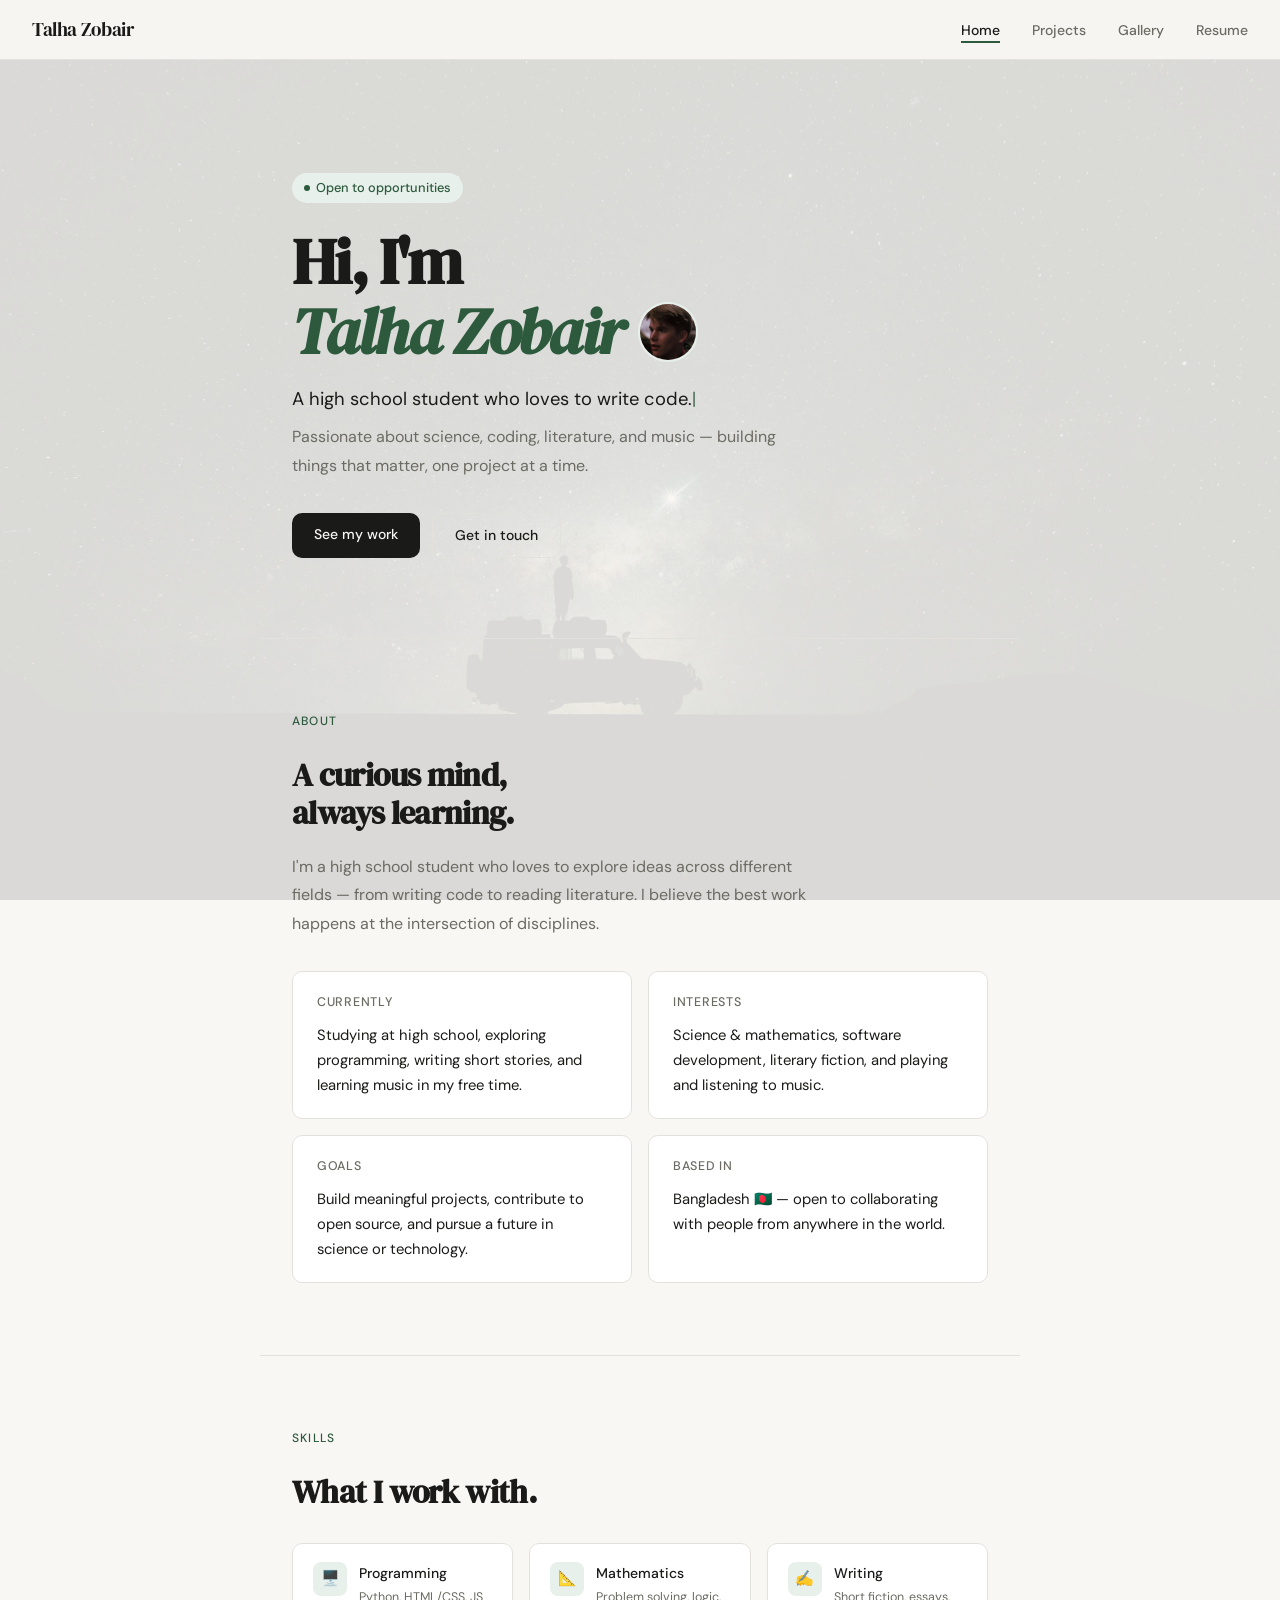
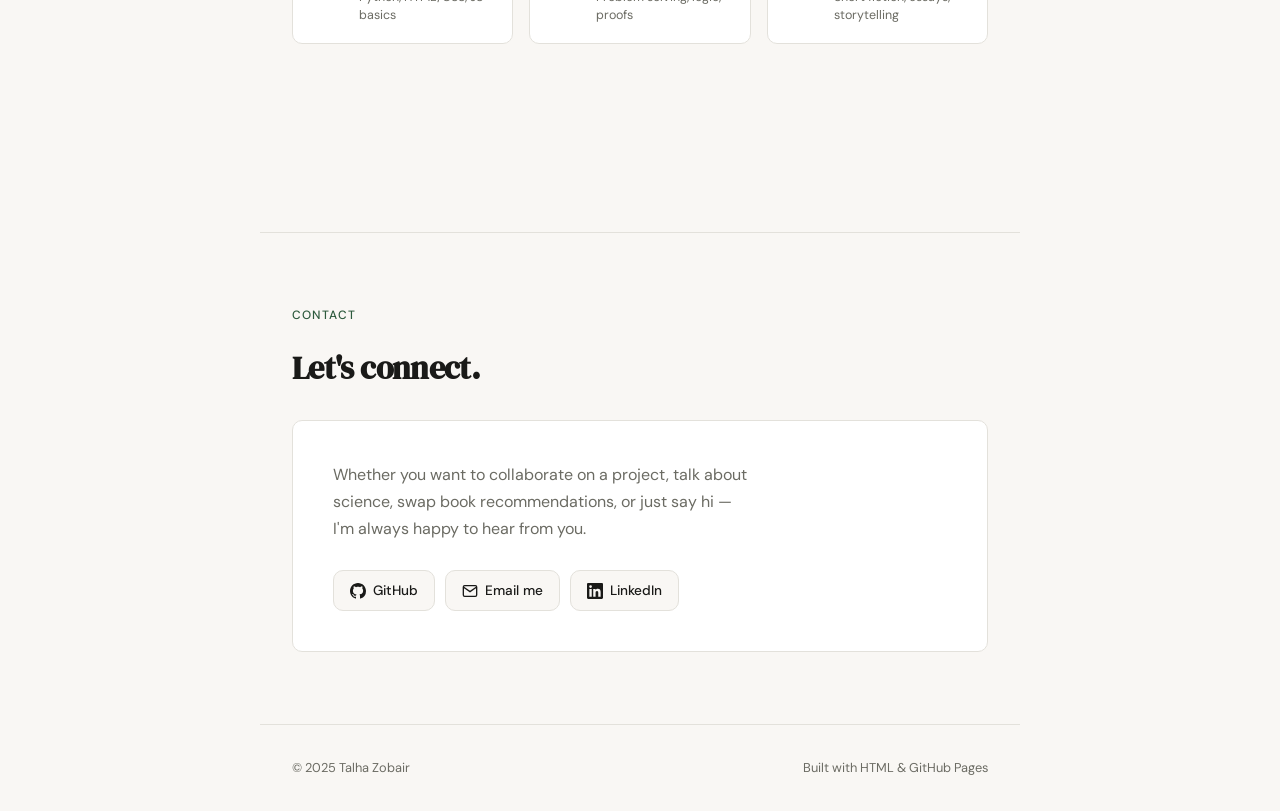
==== index.html @ f1bb4fee "Replace avatar placeholder with image tag" ====
<!DOCTYPE html>
<html lang="en">
<head>
  <meta charset="UTF-8"/>
  <meta name="viewport" content="width=device-width, initial-scale=1.0"/>
  <title>Talha Zobair</title>
  <link rel="preconnect" href="https://fonts.googleapis.com">
  <link href="https://fonts.googleapis.com/css2?family=DM+Serif+Display:ital@0;1&family=DM+Sans:opsz,wght@9..40,300;9..40,400;9..40,500&display=swap" rel="stylesheet">
  <link rel="stylesheet" href="style.css">
</head>
<body>

  <nav>
    <a href="index.html" class="nav-logo">Talha Zobair</a>
    <ul class="nav-links" id="nav-links">
      <li><a href="index.html" class="active">Home</a></li>
      <li><a href="projects.html">Projects</a></li>
      <li><a href="gallery.html">Gallery</a></li>
      <li><a href="resume.html">Resume</a></li>
    </ul>
    <button class="menu-toggle" id="menu-toggle" aria-label="Toggle menu">
      <span></span><span></span><span></span>
    </button>
  </nav>

  <div class="page-transition" id="page-transition"></div>

  <main class="fade-in">

    <!-- HERO -->
    <div class="hero">
      <div class="hero-tag">Open to opportunities</div>
      <div class="hero-name-row">
        <h1>Hi, I'm<br><em>Talha Zobair</em></h1>
        <!-- AVATAR: swap the div below with <img src="images/me.jpg" class="hero-avatar" alt="Talha"> after uploading your photo -->
        <img src="images/me.jpg" class="hero-avatar" alt="Talha">
      </div>
      <p class="hero-subtitle">A high school student who <span class="typed-text" id="typed"></span><span class="cursor">|</span></p>
      <p class="hero-desc">Passionate about science, coding, literature, and music — building things that matter, one project at a time.</p>
      <div class="hero-cta">
        <a href="projects.html" class="btn btn-primary nav-link-anim">See my work</a>
        <a href="#contact" class="btn btn-outline">Get in touch</a>
      </div>
    </div>

    <!-- ABOUT -->
    <section id="about">
      <p class="section-label">About</p>
      <h2>A curious mind,<br>always learning.</h2>
      <p class="section-desc">I'm a high school student who loves to explore ideas across different fields — from writing code to reading literature. I believe the best work happens at the intersection of disciplines.</p>
      <div class="about-grid">
        <div class="about-card reveal">
          <h3>Currently</h3>
          <p>Studying at high school, exploring programming, writing short stories, and learning music in my free time.</p>
        </div>
        <div class="about-card reveal">
          <h3>Interests</h3>
          <p>Science & mathematics, software development, literary fiction, and playing and listening to music.</p>
        </div>
        <div class="about-card reveal">
          <h3>Goals</h3>
          <p>Build meaningful projects, contribute to open source, and pursue a future in science or technology.</p>
        </div>
        <div class="about-card reveal">
          <h3>Based in</h3>
          <p>Bangladesh 🇧🇩 — open to collaborating with people from anywhere in the world.</p>
        </div>
      </div>
    </section>

    <!-- SKILLS -->
    <section id="skills">
      <p class="section-label">Skills</p>
      <h2>What I work with.</h2>
      <div class="skills-grid">
        <div class="skill-item reveal">
          <div class="skill-icon">🖥️</div>
          <div>
            <h4>Programming</h4>
            <p>Python, HTML/CSS, JS basics</p>
          </div>
        </div>
        <div class="skill-item reveal">
          <div class="skill-icon">📐</div>
          <div>
            <h4>Mathematics</h4>
            <p>Problem solving, logic, proofs</p>
          </div>
        </div>
        <div class="skill-item reveal">
          <div class="skill-icon">✍️</div>
          <div>
            <h4>Writing</h4>
            <p>Short fiction, essays, storytelling</p>
          </div>
        </div>
        <div class="skill-item reveal">
          <div class="skill-icon">🔬</div>
          <div>
            <h4>Science</h4>
            <p>Physics, biology, research mindset</p>
          </div>
        </div>
        <div class="skill-item reveal">
          <div class="skill-icon">🎵</div>
          <div>
            <h4>Music</h4>
            <p>Listening, theory, appreciation</p>
          </div>
        </div>
        <div class="skill-item reveal">
          <div class="skill-icon">💡</div>
          <div>
            <h4>Problem Solving</h4>
            <p>Creative thinking, curiosity</p>
          </div>
        </div>
      </div>
    </section>

    <!-- CONTACT -->
    <section id="contact">
      <p class="section-label">Contact</p>
      <h2>Let's connect.</h2>
      <div class="contact-inner reveal">
        <p>Whether you want to collaborate on a project, talk about science, swap book recommendations, or just say hi — I'm always happy to hear from you.</p>
        <div class="social-links">
          <a href="https://github.com/Talha-Z-47" class="social-link" target="_blank">
            <svg width="16" height="16" viewBox="0 0 24 24" fill="currentColor"><path d="M12 0C5.37 0 0 5.37 0 12c0 5.31 3.435 9.795 8.205 11.385.6.105.825-.255.825-.57 0-.285-.015-1.23-.015-2.235-3.015.555-3.795-.735-4.035-1.41-.135-.345-.72-1.41-1.23-1.695-.42-.225-1.02-.78-.015-.795.945-.015 1.62.87 1.845 1.23 1.08 1.815 2.805 1.305 3.495.99.105-.78.42-1.305.765-1.605-2.67-.3-5.46-1.335-5.46-5.925 0-1.305.465-2.385 1.23-3.225-.12-.3-.54-1.53.12-3.18 0 0 1.005-.315 3.3 1.23.96-.27 1.98-.405 3-.405s2.04.135 3 .405c2.295-1.56 3.3-1.23 3.3-1.23.66 1.65.24 2.88.12 3.18.765.84 1.23 1.905 1.23 3.225 0 4.605-2.805 5.625-5.475 5.925.435.375.81 1.095.81 2.22 0 1.605-.015 2.895-.015 3.3 0 .315.225.69.825.57A12.02 12.02 0 0 0 24 12c0-6.63-5.37-12-12-12z"/></svg>
            GitHub
          </a>
          <a href="mailto:your@email.com" class="social-link">
            <svg width="16" height="16" viewBox="0 0 24 24" fill="none" stroke="currentColor" stroke-width="2"><path d="M4 4h16c1.1 0 2 .9 2 2v12c0 1.1-.9 2-2 2H4c-1.1 0-2-.9-2-2V6c0-1.1.9-2 2-2z"/><polyline points="22,6 12,13 2,6"/></svg>
            Email me
          </a>
          <a href="https://linkedin.com/in/YOUR_USERNAME" class="social-link" target="_blank">
            <svg width="16" height="16" viewBox="0 0 24 24" fill="currentColor"><path d="M20.447 20.452h-3.554v-5.569c0-1.328-.027-3.037-1.852-3.037-1.853 0-2.136 1.445-2.136 2.939v5.667H9.351V9h3.414v1.561h.046c.477-.9 1.637-1.85 3.37-1.85 3.601 0 4.267 2.37 4.267 5.455v6.286zM5.337 7.433a2.062 2.062 0 0 1-2.063-2.065 2.064 2.064 0 1 1 2.063 2.065zm1.782 13.019H3.555V9h3.564v11.452zM22.225 0H1.771C.792 0 0 .774 0 1.729v20.542C0 23.227.792 24 1.771 24h20.451C23.2 24 24 23.227 24 22.271V1.729C24 .774 23.2 0 22.222 0h.003z"/></svg>
            LinkedIn
          </a>
        </div>
      </div>
    </section>

  </main>

  <footer>
    <span>© 2025 Talha Zobair</span>
    <span>Built with HTML & GitHub Pages</span>
  </footer>

  <script src="main.js"></script>
  <script>
    // Typing animation
    const phrases = [
      "loves to write code.",
      "reads too many books.",
      "is fascinated by science.",
      "makes music sometimes.",
      "never stops learning."
    ];
    let pIdx = 0, cIdx = 0, deleting = false;
    const el = document.getElementById('typed');
    function type() {
      const phrase = phrases[pIdx];
      if (!deleting) {
        el.textContent = phrase.slice(0, ++cIdx);
        if (cIdx === phrase.length) { deleting = true; setTimeout(type, 1800); return; }
      } else {
        el.textContent = phrase.slice(0, --cIdx);
        if (cIdx === 0) { deleting = false; pIdx = (pIdx + 1) % phrases.length; }
      }
      setTimeout(type, deleting ? 50 : 80);
    }
    type();
  </script>
</body>
</html>
---- style.css ----
*, *::before, *::after { box-sizing: border-box; margin: 0; padding: 0; }

:root {
  --bg: #f9f7f4;
  --surface: #ffffff;
  --text: #1a1a18;
  --muted: #6b6b63;
  --accent: #2d5a3d;
  --accent-light: #e8f0eb;
  --border: #e3e1db;
  --radius: 10px;
}

html { scroll-behavior: smooth; }

body {
  color: var(--text);
  font-family: 'DM Sans', sans-serif;
  font-weight: 400;
  line-height: 1.7;
  font-size: 16px;
  overflow-x: hidden;

  /* =====================================================
     BACKGROUND IMAGE
     To use your own photo:
     1. Create an "images" folder in your GitHub repo
     2. Upload your background image (e.g. background.jpg)
     3. Change "images/bg.jpg" below to match your filename
     If you haven't added an image yet, the plain --bg color shows instead.
     ===================================================== */
  background-color: var(--bg);
  background-image: url('images/bg.jpg');
  background-size: cover;
  background-position: center;
  background-attachment: fixed;
  background-repeat: no-repeat;
}

/* Semi-transparent overlay so text is always readable */
body::before {
  content: '';
  position: fixed; inset: 0;
  background: rgba(249, 247, 244, 0.88);
  z-index: 0;
  pointer-events: none;
}
nav, main, footer { position: relative; z-index: 1; }

/* ── PAGE TRANSITION (simple fade) ───────────────────── */
.page-transition {
  position: fixed; inset: 0;
  background: rgba(249,247,244,0.95);
  z-index: 9999;
  opacity: 0;
  pointer-events: none;
  transition: opacity 0.22s ease;
}
.page-transition.fading { opacity: 1; pointer-events: all; }

/* ── FADE IN on page load ────────────────────────────── */
.fade-in { animation: fadeUp 0.45s ease 0.1s both; }
@keyframes fadeUp { from { opacity: 0; transform: translateY(14px); } to { opacity: 1; transform: none; } }

/* ── SCROLL REVEAL ───────────────────────────────────── */
.reveal {
  opacity: 0; transform: translateY(20px);
  transition: opacity 0.5s ease, transform 0.5s ease;
}
.reveal.visible { opacity: 1; transform: none; }

/* ── NAV ─────────────────────────────────────────────── */
nav {
  position: sticky; top: 0;
  background: rgba(249,247,244,0.93);
  backdrop-filter: blur(14px);
  border-bottom: 1px solid var(--border);
  z-index: 100;
  padding: 0 2rem;
  display: flex; align-items: center; justify-content: space-between;
  height: 60px;
}
.nav-logo {
  font-family: 'DM Serif Display', serif;
  font-size: 1.2rem; color: var(--text);
  text-decoration: none; letter-spacing: -0.02em;
}
.nav-links { display: flex; gap: 2rem; list-style: none; }
.nav-links a {
  font-size: 0.875rem; font-weight: 500;
  color: var(--muted); text-decoration: none;
  transition: color 0.2s; position: relative; padding-bottom: 2px;
}
.nav-links a::after {
  content: ''; position: absolute; bottom: -2px; left: 0;
  width: 0; height: 1.5px; background: var(--accent);
  transition: width 0.25s ease;
}
.nav-links a:hover, .nav-links a.active { color: var(--text); }
.nav-links a.active::after, .nav-links a:hover::after { width: 100%; }

/* ── HERO ────────────────────────────────────────────── */
.hero {
  max-width: 760px; margin: 0 auto;
  padding: 7rem 2rem 5rem;
}
.hero-tag {
  display: inline-flex; align-items: center; gap: 6px;
  font-size: 0.8rem; font-weight: 500;
  color: var(--accent); background: var(--accent-light);
  padding: 4px 12px; border-radius: 100px; margin-bottom: 1.5rem;
}
.hero-tag::before {
  content: ''; width: 6px; height: 6px;
  border-radius: 50%; background: var(--accent);
}

/* Name row: small avatar sitting inline next to the heading */
.hero-name-row {
  display: flex; align-items: center; gap: 1rem;
  margin-bottom: 1rem;
}
.hero-name-row h1 {
  font-family: 'DM Serif Display', serif;
  font-size: clamp(2.6rem, 6vw, 4rem);
  line-height: 1.1; letter-spacing: -0.03em; color: var(--text);
}
.hero-name-row h1 em { font-style: italic; color: var(--accent); }

/* The small circular avatar */
.hero-avatar {
  width: 60px; height: 60px; border-radius: 50%;
  object-fit: cover;
  border: 2.5px solid var(--accent-light);
  flex-shrink: 0;
  align-self: flex-end;
  margin-bottom: 6px;
}
.hero-avatar-placeholder {
  width: 60px; height: 60px; border-radius: 50%;
  background: var(--accent-light); flex-shrink: 0;
  display: flex; align-items: center; justify-content: center;
  font-family: 'DM Serif Display', serif;
  font-size: 1.1rem; color: var(--accent);
  border: 2.5px solid var(--accent-light);
  align-self: flex-end; margin-bottom: 6px;
}

.hero-subtitle {
  font-size: 1.15rem; color: var(--text);
  margin-bottom: 0.5rem; font-weight: 400; min-height: 1.8rem;
}
.cursor {
  display: inline-block; color: var(--accent);
  animation: blink 0.8s step-end infinite; font-weight: 300;
}
@keyframes blink { 50% { opacity: 0; } }
.hero-desc {
  font-size: 1rem; color: var(--muted);
  max-width: 500px; margin-bottom: 2rem; line-height: 1.8;
}
.hero-cta { display: flex; gap: 12px; flex-wrap: wrap; }

/* ── BUTTONS ─────────────────────────────────────────── */
.btn {
  display: inline-block; padding: 10px 22px;
  border-radius: var(--radius);
  font-size: 0.875rem; font-weight: 500;
  text-decoration: none; transition: all 0.2s;
  cursor: pointer; border: none;
}
.btn-primary { background: var(--text); color: var(--bg); }
.btn-primary:hover { background: #333; transform: translateY(-1px); }
.btn-outline { background: transparent; color: var(--text); border: 1px solid var(--border); }
.btn-outline:hover { background: var(--surface); transform: translateY(-1px); }

/* ── SECTIONS ────────────────────────────────────────── */
section {
  max-width: 760px; margin: 0 auto;
  padding: 4.5rem 2rem; border-top: 1px solid var(--border);
}
.section-label {
  font-size: 0.75rem; font-weight: 500;
  letter-spacing: 0.1em; text-transform: uppercase;
  color: var(--accent); margin-bottom: 1.5rem;
}
h2 {
  font-family: 'DM Serif Display', serif;
  font-size: 2rem; letter-spacing: -0.02em;
  line-height: 1.2; color: var(--text); margin-bottom: 1.25rem;
}
.section-desc { color: var(--muted); max-width: 540px; margin-bottom: 2rem; line-height: 1.8; }

/* PAGE HEADER (inner pages) */
.page-hero { max-width: 760px; margin: 0 auto; padding: 5rem 2rem 3rem; }
.page-hero h1 {
  font-family: 'DM Serif Display', serif;
  font-size: clamp(2rem, 5vw, 3rem);
  letter-spacing: -0.03em; color: var(--text);
  margin-bottom: 0.75rem; line-height: 1.15;
}
.page-hero p { color: var(--muted); font-size: 1rem; max-width: 480px; }

/* ── ABOUT GRID ──────────────────────────────────────── */
.about-grid { display: grid; grid-template-columns: 1fr 1fr; gap: 1rem; margin-top: 2rem; }
.about-card {
  background: var(--surface); border: 1px solid var(--border);
  border-radius: var(--radius); padding: 1.25rem 1.5rem;
}
.about-card h3 {
  font-size: 0.78rem; font-weight: 500;
  letter-spacing: 0.06em; text-transform: uppercase;
  color: var(--muted); margin-bottom: 0.6rem;
}
.about-card p { font-size: 0.925rem; color: var(--text); line-height: 1.7; }

/* ── SKILLS ──────────────────────────────────────────── */
.skills-grid { display: grid; grid-template-columns: repeat(auto-fill, minmax(200px, 1fr)); gap: 1rem; margin-top: 2rem; }
.skill-item {
  background: var(--surface); border: 1px solid var(--border);
  border-radius: var(--radius); padding: 1.1rem 1.25rem;
  display: flex; align-items: flex-start; gap: 12px;
  transition: border-color 0.2s, transform 0.2s;
}
.skill-item:hover { border-color: var(--accent); transform: translateY(-2px); }
.skill-icon {
  width: 34px; height: 34px; border-radius: 8px;
  background: var(--accent-light);
  display: flex; align-items: center; justify-content: center;
  flex-shrink: 0; font-size: 15px;
}
.skill-item h4 { font-size: 0.875rem; font-weight: 500; color: var(--text); margin-bottom: 2px; }
.skill-item p { font-size: 0.78rem; color: var(--muted); line-height: 1.5; }

/* ── PROJECTS ────────────────────────────────────────── */
.projects-list { margin-top: 2rem; display: flex; flex-direction: column; gap: 1rem; }
.project-card {
  background: var(--surface); border: 1px solid var(--border);
  border-radius: var(--radius); padding: 1.4rem 1.6rem;
  display: flex; justify-content: space-between;
  align-items: flex-start; gap: 1.5rem;
  transition: border-color 0.2s, transform 0.2s;
  text-decoration: none; color: inherit;
}
.project-card:hover { border-color: var(--accent); transform: translateY(-2px); }
.project-card h3 {
  font-family: 'DM Serif Display', serif;
  font-size: 1.15rem; color: var(--text);
  margin-bottom: 0.4rem; letter-spacing: -0.01em;
}
.project-card p { font-size: 0.875rem; color: var(--muted); line-height: 1.6; max-width: 460px; }
.project-tags { display: flex; gap: 6px; flex-wrap: wrap; margin-top: 0.75rem; }
.tag { font-size: 0.72rem; font-weight: 500; padding: 3px 10px; border-radius: 100px; background: var(--accent-light); color: var(--accent); }
.project-arrow { font-size: 1.1rem; color: var(--muted); flex-shrink: 0; margin-top: 2px; transition: transform 0.2s, color 0.2s; }
.project-card:hover .project-arrow { transform: translate(2px, -2px); color: var(--accent); }

/* ── CONTACT ─────────────────────────────────────────── */
.contact-inner {
  background: var(--surface); border: 1px solid var(--border);
  border-radius: var(--radius); padding: 2.5rem; margin-top: 2rem;
}
.contact-inner p { color: var(--muted); font-size: 1rem; margin-bottom: 1.75rem; max-width: 420px; }
.social-links { display: flex; gap: 10px; flex-wrap: wrap; }
.social-link {
  display: inline-flex; align-items: center; gap: 7px;
  padding: 8px 16px; border: 1px solid var(--border);
  border-radius: var(--radius); font-size: 0.85rem; font-weight: 500;
  color: var(--text); text-decoration: none; background: var(--bg);
  transition: all 0.2s;
}
.social-link:hover { background: var(--surface); border-color: var(--accent); color: var(--accent); }

/* ── RESUME ──────────────────────────────────────────── */
.resume-section { margin-bottom: 2.5rem; }
.resume-section h3 {
  font-family: 'DM Serif Display', serif;
  font-size: 1.3rem; margin-bottom: 1rem;
  padding-bottom: 0.5rem; border-bottom: 1px solid var(--border);
}
.resume-item { margin-bottom: 1.25rem; }
.resume-item-header { display: flex; justify-content: space-between; align-items: baseline; flex-wrap: wrap; gap: 4px; }
.resume-item-header strong { font-weight: 500; font-size: 0.95rem; }
.resume-item-header span { font-size: 0.8rem; color: var(--muted); }
.resume-item p { font-size: 0.875rem; color: var(--muted); margin-top: 4px; }
.resume-item ul { font-size: 0.875rem; color: var(--muted); padding-left: 1.25rem; margin-top: 4px; }
.resume-item ul li { margin-bottom: 3px; }

/* ── GALLERY / PROFILE ───────────────────────────────── */
.profile-wrap { display: flex; align-items: flex-start; gap: 2rem; margin-bottom: 2.5rem; flex-wrap: wrap; }
.profile-photo { width: 110px; height: 110px; border-radius: 50%; object-fit: cover; border: 3px solid var(--accent-light); flex-shrink: 0; }
.profile-initials {
  width: 110px; height: 110px; border-radius: 50%;
  background: var(--accent-light); flex-shrink: 0;
  display: flex; align-items: center; justify-content: center;
  font-family: 'DM Serif Display', serif; font-size: 2rem; color: var(--accent);
}

/* ── FOOTER ──────────────────────────────────────────── */
footer {
  max-width: 760px; margin: 0 auto;
  padding: 2rem; border-top: 1px solid var(--border);
  font-size: 0.8rem; color: var(--muted);
  display: flex; justify-content: space-between; align-items: center;
}

/* ── MOBILE ──────────────────────────────────────────── */
.menu-toggle { display: none; background: none; border: none; cursor: pointer; padding: 4px; }
@media (max-width: 600px) {
  .menu-toggle { display: flex; flex-direction: column; gap: 5px; }
  .menu-toggle span { display: block; width: 22px; height: 1.5px; background: var(--text); }
  .nav-links {
    display: none; flex-direction: column;
    position: absolute; top: 60px; left: 0; right: 0;
    background: var(--bg); border-bottom: 1px solid var(--border);
    padding: 1rem 2rem; gap: 1rem;
  }
  .nav-links.open { display: flex; }
  .about-grid { grid-template-columns: 1fr; }
  .profile-wrap { flex-direction: column; }
  .hero-name-row { gap: 0.75rem; }
  .hero-name-row h1 { font-size: clamp(2rem, 8vw, 2.8rem); }
}
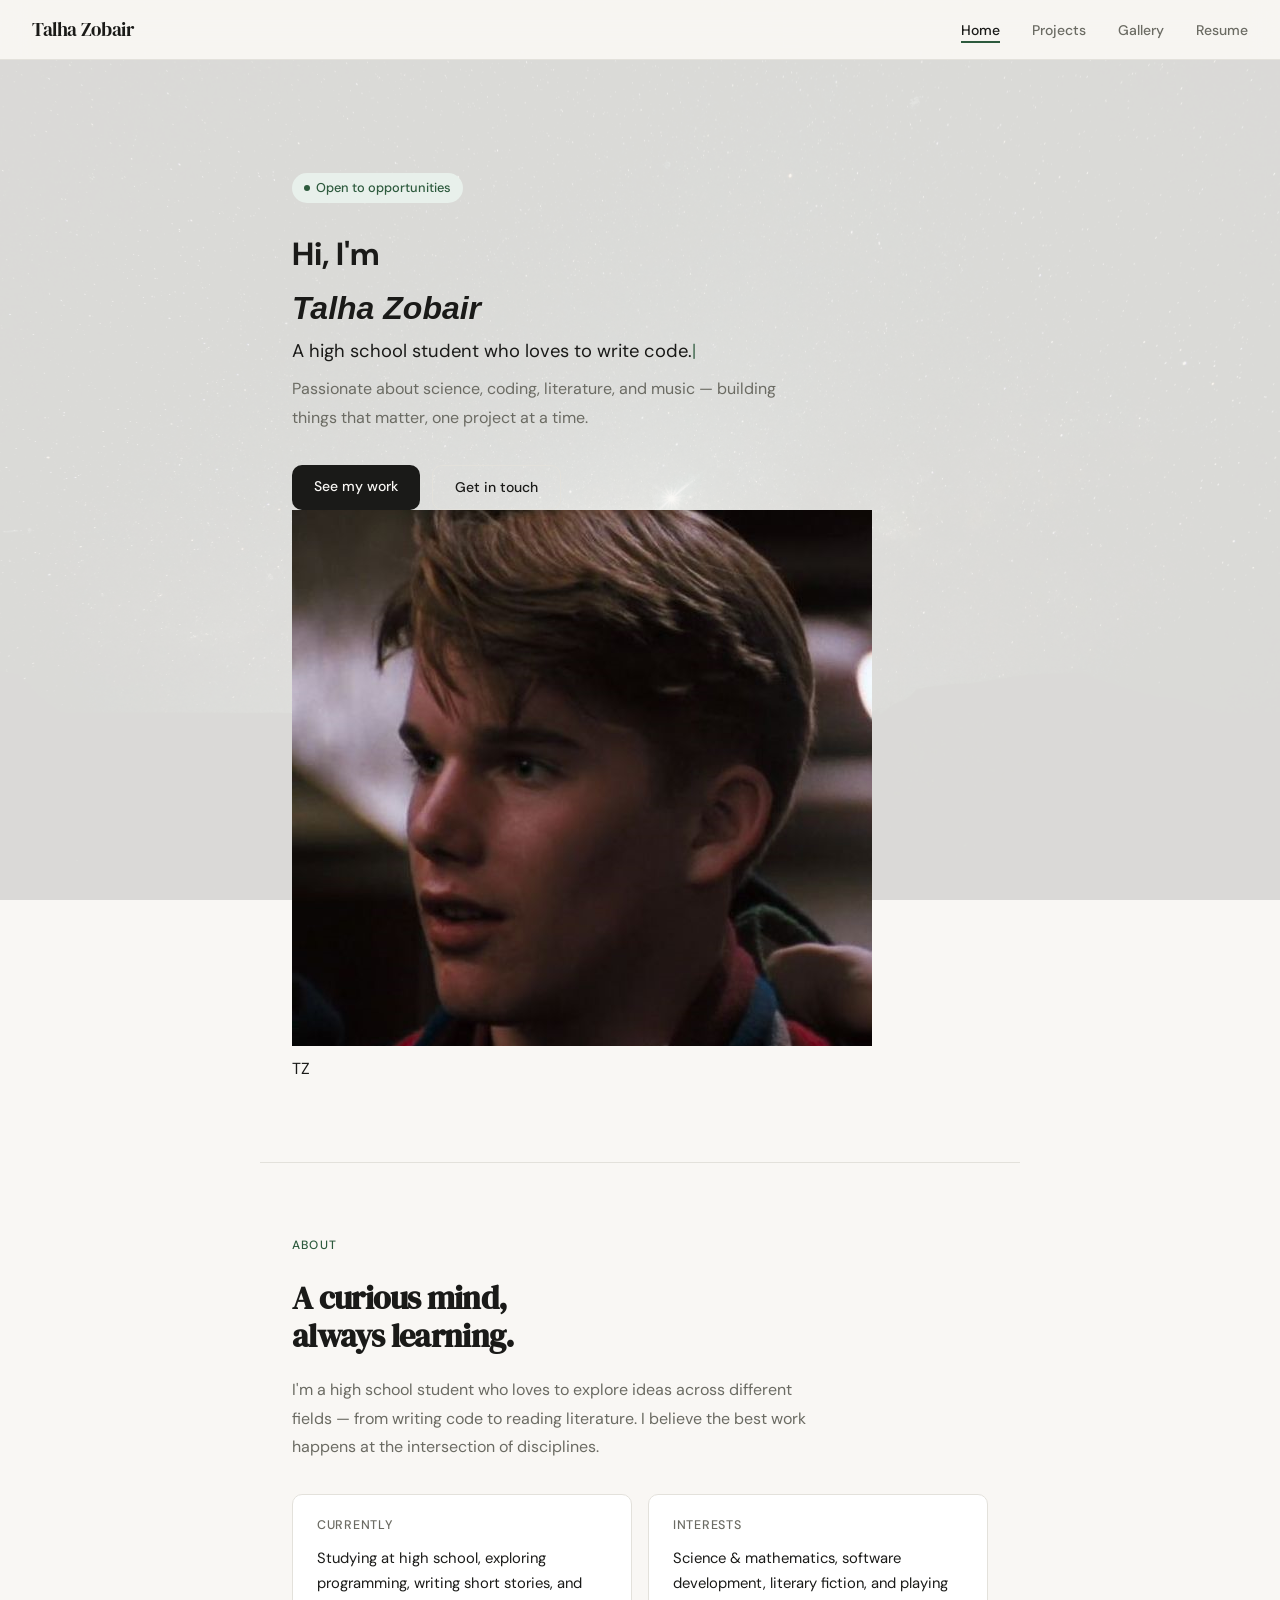
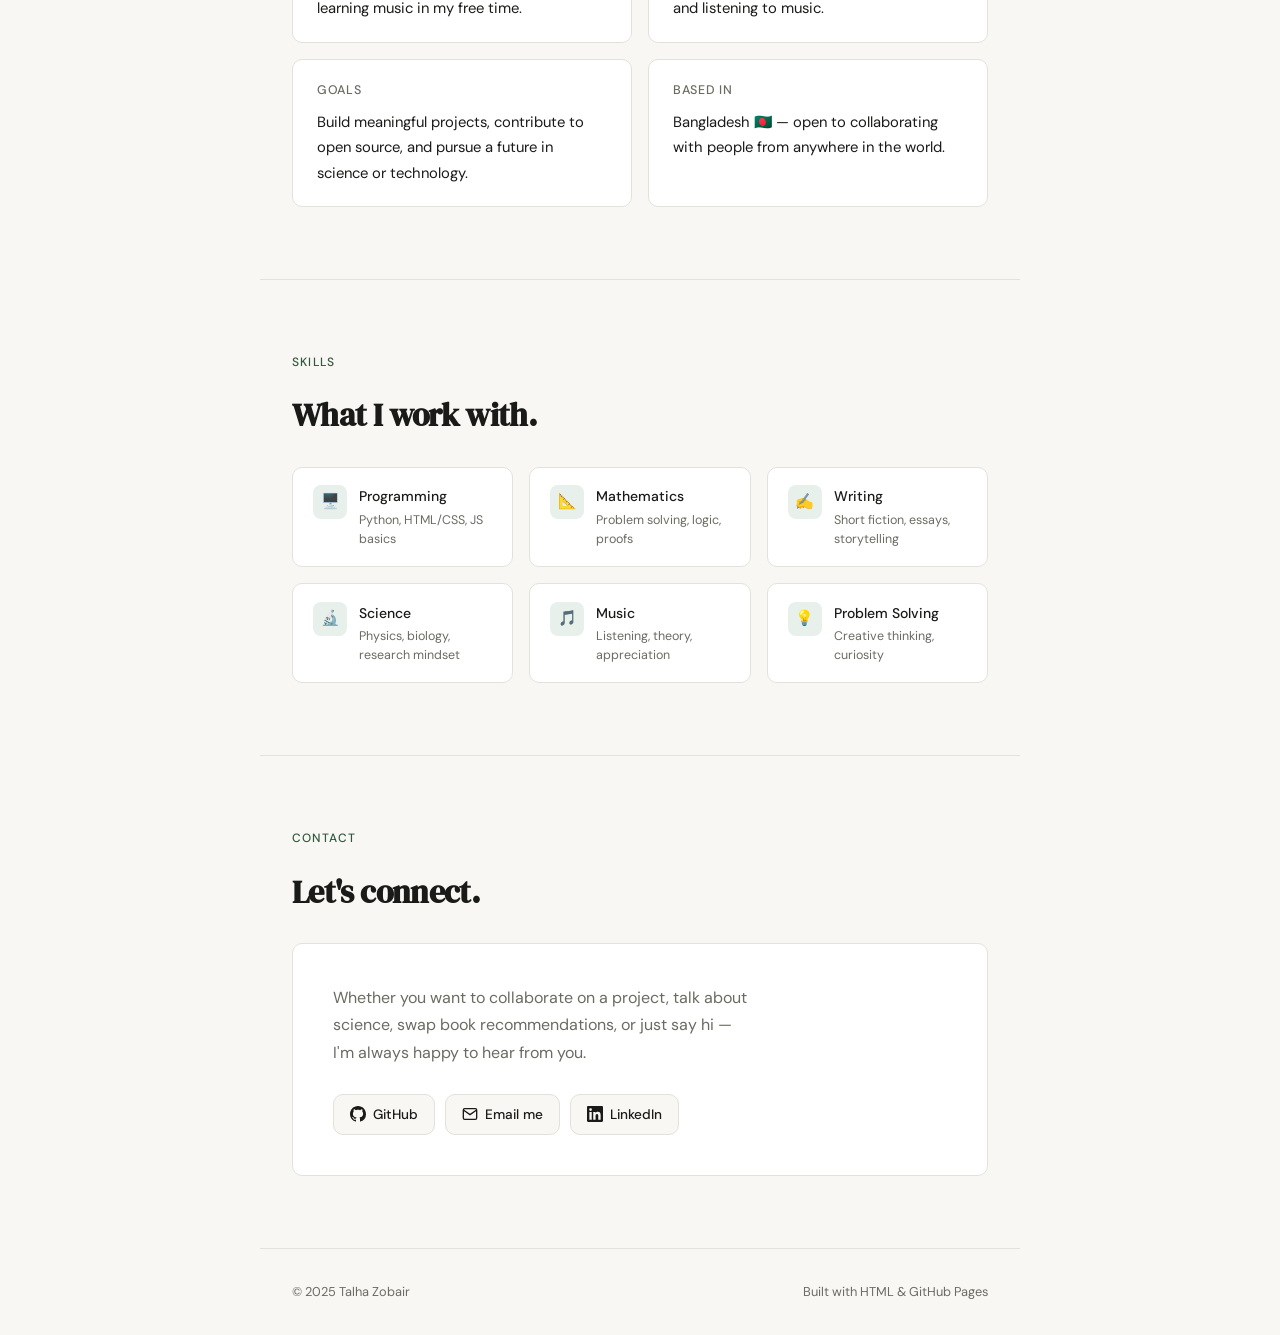
==== commit 592572b6: "Update index.html" ====
--- a/index.html
+++ b/index.html
@@ -29,17 +29,23 @@
 
     <!-- HERO -->
     <div class="hero">
-      <div class="hero-tag">Open to opportunities</div>
-      <div class="hero-name-row">
-        <h1>Hi, I'm<br><em>Talha Zobair</em></h1>
-        <!-- AVATAR: swap the div below with <img src="images/me.jpg" class="hero-avatar" alt="Talha"> after uploading your photo -->
-        <img src="images/me.jpg" class="hero-avatar" alt="Talha">
-      </div>
-      <p class="hero-subtitle">A high school student who <span class="typed-text" id="typed"></span><span class="cursor">|</span></p>
-      <p class="hero-desc">Passionate about science, coding, literature, and music — building things that matter, one project at a time.</p>
-      <div class="hero-cta">
-        <a href="projects.html" class="btn btn-primary nav-link-anim">See my work</a>
-        <a href="#contact" class="btn btn-outline">Get in touch</a>
+      <div class="hero-flex">
+        <div class="hero-text">
+          <div class="hero-tag">Open to opportunities</div>
+          <h1>Hi, I'm<br><em>Talha Zobair</em></h1>
+          <p class="hero-subtitle">A high school student who <span class="typed-text" id="typed"></span><span class="cursor">|</span></p>
+          <p class="hero-desc">Passionate about science, coding, literature, and music — building things that matter, one project at a time.</p>
+          <div class="hero-cta">
+            <a href="projects.html" class="btn btn-primary">See my work</a>
+            <a href="#contact" class="btn btn-outline">Get in touch</a>
+          </div>
+        </div>
+
+        <!-- PHOTO: replace src below with your own image after uploading to /images -->
+        <div class="hero-photo-wrap">
+          <img src="images/me.jpg" class="hero-photo" alt="Talha Zobair" onerror="this.style.display='none'; this.nextElementSibling.style.display='flex';">
+          <div class="hero-photo-placeholder">TZ</div>
+        </div>
       </div>
     </div>
 
@@ -75,45 +81,27 @@
       <div class="skills-grid">
         <div class="skill-item reveal">
           <div class="skill-icon">🖥️</div>
-          <div>
-            <h4>Programming</h4>
-            <p>Python, HTML/CSS, JS basics</p>
-          </div>
+          <div><h4>Programming</h4><p>Python, HTML/CSS, JS basics</p></div>
         </div>
         <div class="skill-item reveal">
           <div class="skill-icon">📐</div>
-          <div>
-            <h4>Mathematics</h4>
-            <p>Problem solving, logic, proofs</p>
-          </div>
+          <div><h4>Mathematics</h4><p>Problem solving, logic, proofs</p></div>
         </div>
         <div class="skill-item reveal">
           <div class="skill-icon">✍️</div>
-          <div>
-            <h4>Writing</h4>
-            <p>Short fiction, essays, storytelling</p>
-          </div>
+          <div><h4>Writing</h4><p>Short fiction, essays, storytelling</p></div>
         </div>
         <div class="skill-item reveal">
           <div class="skill-icon">🔬</div>
-          <div>
-            <h4>Science</h4>
-            <p>Physics, biology, research mindset</p>
-          </div>
+          <div><h4>Science</h4><p>Physics, biology, research mindset</p></div>
         </div>
         <div class="skill-item reveal">
           <div class="skill-icon">🎵</div>
-          <div>
-            <h4>Music</h4>
-            <p>Listening, theory, appreciation</p>
-          </div>
+          <div><h4>Music</h4><p>Listening, theory, appreciation</p></div>
         </div>
         <div class="skill-item reveal">
           <div class="skill-icon">💡</div>
-          <div>
-            <h4>Problem Solving</h4>
-            <p>Creative thinking, curiosity</p>
-          </div>
+          <div><h4>Problem Solving</h4><p>Creative thinking, curiosity</p></div>
         </div>
       </div>
     </section>
@@ -150,7 +138,6 @@
 
   <script src="main.js"></script>
   <script>
-    // Typing animation
     const phrases = [
       "loves to write code.",
       "reads too many books.",
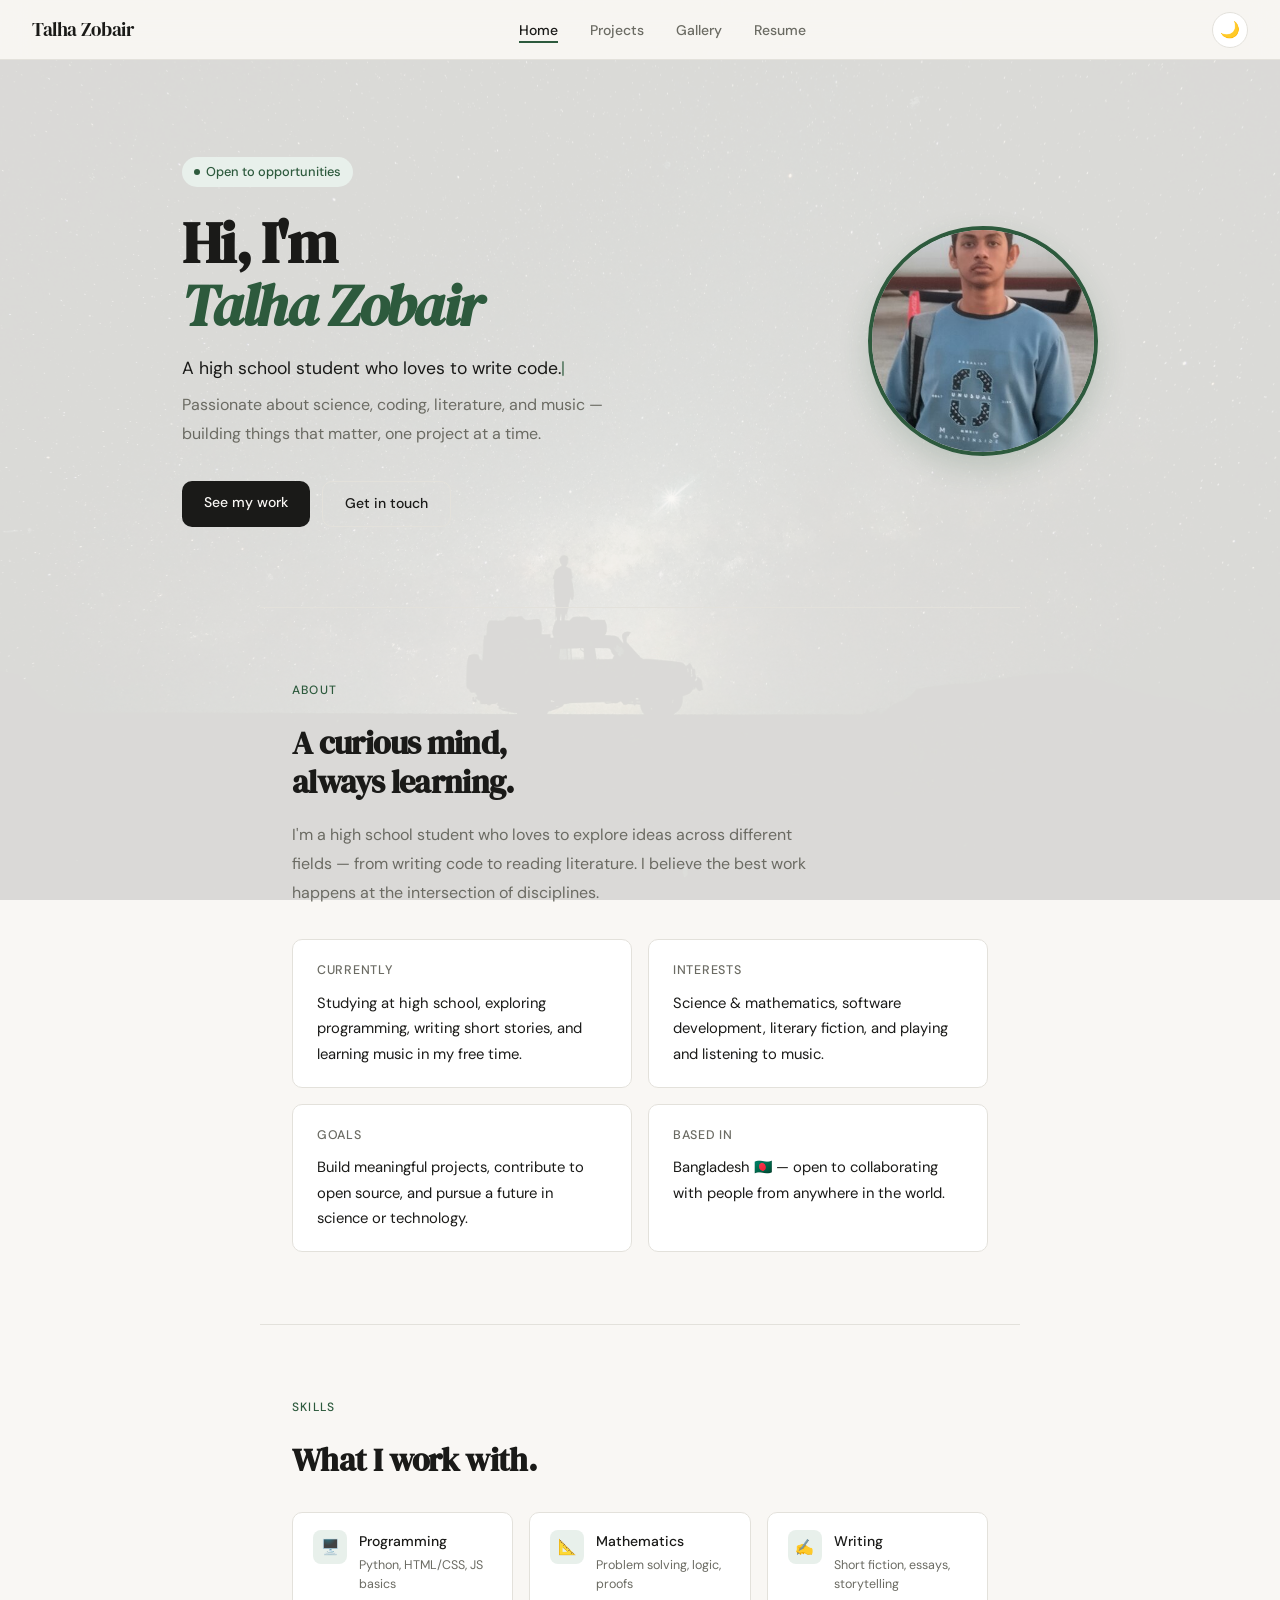
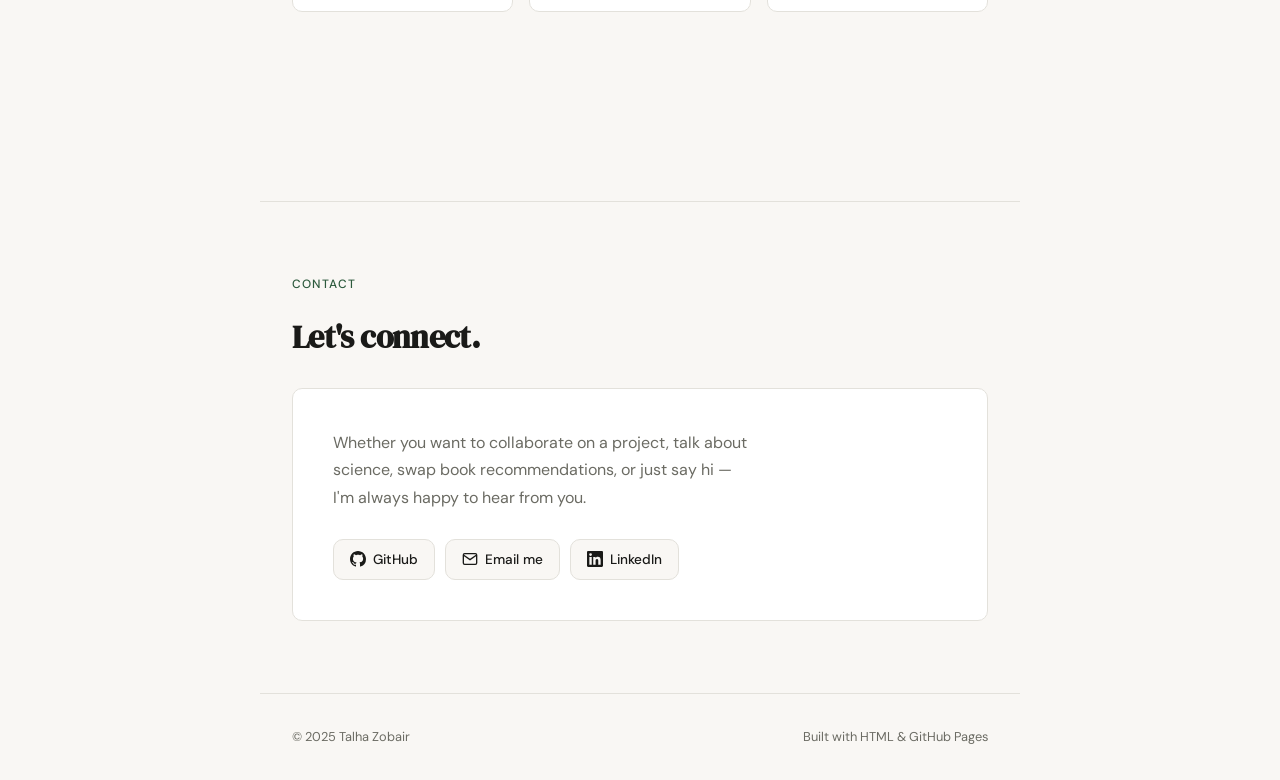
==== commit 84e60049: "Add files via upload" ====
--- a/index.html
+++ b/index.html
@@ -18,9 +18,12 @@
       <li><a href="gallery.html">Gallery</a></li>
       <li><a href="resume.html">Resume</a></li>
     </ul>
-    <button class="menu-toggle" id="menu-toggle" aria-label="Toggle menu">
-      <span></span><span></span><span></span>
-    </button>
+    <div class="nav-right">
+      <button class="theme-toggle" id="theme-toggle" aria-label="Toggle dark mode">🌙</button>
+      <button class="menu-toggle" id="menu-toggle" aria-label="Toggle menu">
+        <span></span><span></span><span></span>
+      </button>
+    </div>
   </nav>
 
   <div class="page-transition" id="page-transition"></div>
--- a/style.css
+++ b/style.css
@@ -11,6 +11,37 @@
   --radius: 10px;
 }
 
+[data-theme="dark"] {
+  --bg: #15171a;
+  --surface: #1d2024;
+  --text: #f0efec;
+  --muted: #9a9a93;
+  --accent: #5fae7f;
+  --accent-light: #213027;
+  --border: #2c2f34;
+}
+
+body { transition: background-color 0.3s ease, color 0.3s ease; }
+.nav-logo, h2, .hero-text h1, .page-hero h1, .project-card h3,
+.resume-section h3, .about-card, .skill-item, .project-card,
+.contact-inner, nav { transition: background-color 0.3s ease, border-color 0.3s ease, color 0.3s ease; }
+
+/* THEME TOGGLE BUTTON */
+.theme-toggle {
+  background: var(--surface);
+  border: 1px solid var(--border);
+  border-radius: 100px;
+  width: 36px; height: 36px;
+  display: flex; align-items: center; justify-content: center;
+  cursor: pointer;
+  font-size: 16px;
+  margin-left: 1.25rem;
+  flex-shrink: 0;
+  transition: border-color 0.2s, transform 0.2s;
+}
+.theme-toggle:hover { border-color: var(--accent); transform: rotate(15deg); }
+.nav-right { display: flex; align-items: center; }
+
 html { scroll-behavior: smooth; }
 
 body {
@@ -20,15 +51,6 @@
   line-height: 1.7;
   font-size: 16px;
   overflow-x: hidden;
-
-  /* =====================================================
-     BACKGROUND IMAGE
-     To use your own photo:
-     1. Create an "images" folder in your GitHub repo
-     2. Upload your background image (e.g. background.jpg)
-     3. Change "images/bg.jpg" below to match your filename
-     If you haven't added an image yet, the plain --bg color shows instead.
-     ===================================================== */
   background-color: var(--bg);
   background-image: url('images/bg.jpg');
   background-size: cover;
@@ -37,7 +59,6 @@
   background-repeat: no-repeat;
 }
 
-/* Semi-transparent overlay so text is always readable */
 body::before {
   content: '';
   position: fixed; inset: 0;
@@ -47,236 +68,155 @@
 }
 nav, main, footer { position: relative; z-index: 1; }
 
-/* ── PAGE TRANSITION (simple fade) ───────────────────── */
 .page-transition {
   position: fixed; inset: 0;
   background: rgba(249,247,244,0.95);
-  z-index: 9999;
-  opacity: 0;
-  pointer-events: none;
+  z-index: 9999; opacity: 0; pointer-events: none;
   transition: opacity 0.22s ease;
 }
 .page-transition.fading { opacity: 1; pointer-events: all; }
 
-/* ── FADE IN on page load ────────────────────────────── */
 .fade-in { animation: fadeUp 0.45s ease 0.1s both; }
 @keyframes fadeUp { from { opacity: 0; transform: translateY(14px); } to { opacity: 1; transform: none; } }
 
-/* ── SCROLL REVEAL ───────────────────────────────────── */
-.reveal {
-  opacity: 0; transform: translateY(20px);
-  transition: opacity 0.5s ease, transform 0.5s ease;
-}
+.reveal { opacity: 0; transform: translateY(20px); transition: opacity 0.5s ease, transform 0.5s ease; }
 .reveal.visible { opacity: 1; transform: none; }
 
-/* ── NAV ─────────────────────────────────────────────── */
+/* NAV */
 nav {
   position: sticky; top: 0;
   background: rgba(249,247,244,0.93);
   backdrop-filter: blur(14px);
   border-bottom: 1px solid var(--border);
-  z-index: 100;
-  padding: 0 2rem;
+  z-index: 100; padding: 0 2rem;
   display: flex; align-items: center; justify-content: space-between;
   height: 60px;
 }
-.nav-logo {
-  font-family: 'DM Serif Display', serif;
-  font-size: 1.2rem; color: var(--text);
-  text-decoration: none; letter-spacing: -0.02em;
-}
+.nav-logo { font-family: 'DM Serif Display', serif; font-size: 1.2rem; color: var(--text); text-decoration: none; letter-spacing: -0.02em; }
 .nav-links { display: flex; gap: 2rem; list-style: none; }
-.nav-links a {
-  font-size: 0.875rem; font-weight: 500;
-  color: var(--muted); text-decoration: none;
-  transition: color 0.2s; position: relative; padding-bottom: 2px;
-}
-.nav-links a::after {
-  content: ''; position: absolute; bottom: -2px; left: 0;
-  width: 0; height: 1.5px; background: var(--accent);
-  transition: width 0.25s ease;
-}
+.nav-links a { font-size: 0.875rem; font-weight: 500; color: var(--muted); text-decoration: none; transition: color 0.2s; position: relative; padding-bottom: 2px; }
+.nav-links a::after { content: ''; position: absolute; bottom: -2px; left: 0; width: 0; height: 1.5px; background: var(--accent); transition: width 0.25s ease; }
 .nav-links a:hover, .nav-links a.active { color: var(--text); }
 .nav-links a.active::after, .nav-links a:hover::after { width: 100%; }
 
-/* ── HERO ────────────────────────────────────────────── */
-.hero {
-  max-width: 760px; margin: 0 auto;
-  padding: 7rem 2rem 5rem;
-}
+/* HERO — two column: text left, big photo right */
+.hero { max-width: 980px; margin: 0 auto; padding: 6rem 2rem 5rem; }
+.hero-flex {
+  display: flex;
+  align-items: center;
+  justify-content: space-between;
+  gap: 3rem;
+}
+.hero-text { flex: 1; min-width: 280px; }
+
 .hero-tag {
   display: inline-flex; align-items: center; gap: 6px;
   font-size: 0.8rem; font-weight: 500;
   color: var(--accent); background: var(--accent-light);
   padding: 4px 12px; border-radius: 100px; margin-bottom: 1.5rem;
 }
-.hero-tag::before {
-  content: ''; width: 6px; height: 6px;
-  border-radius: 50%; background: var(--accent);
-}
-
-/* Name row: small avatar sitting inline next to the heading */
-.hero-name-row {
-  display: flex; align-items: center; gap: 1rem;
-  margin-bottom: 1rem;
-}
-.hero-name-row h1 {
+.hero-tag::before { content: ''; width: 6px; height: 6px; border-radius: 50%; background: var(--accent); }
+
+.hero-text h1 {
   font-family: 'DM Serif Display', serif;
-  font-size: clamp(2.6rem, 6vw, 4rem);
-  line-height: 1.1; letter-spacing: -0.03em; color: var(--text);
-}
-.hero-name-row h1 em { font-style: italic; color: var(--accent); }
-
-/* The small circular avatar */
-.hero-avatar {
-  width: 60px; height: 60px; border-radius: 50%;
+  font-size: clamp(2.4rem, 5vw, 3.6rem);
+  line-height: 1.1; letter-spacing: -0.03em;
+  color: var(--text); margin-bottom: 1rem;
+}
+.hero-text h1 em { font-style: italic; color: var(--accent); }
+
+.hero-subtitle { font-size: 1.1rem; color: var(--text); margin-bottom: 0.5rem; font-weight: 400; min-height: 1.8rem; }
+.cursor { display: inline-block; color: var(--accent); animation: blink 0.8s step-end infinite; font-weight: 300; }
+@keyframes blink { 50% { opacity: 0; } }
+.hero-desc { font-size: 1rem; color: var(--muted); max-width: 460px; margin-bottom: 2rem; line-height: 1.8; }
+.hero-cta { display: flex; gap: 12px; flex-wrap: wrap; }
+
+/* Large photo on the right */
+.hero-photo-wrap {
+  width: 230px; height: 230px;
+  flex-shrink: 0;
+  position: relative;
+}
+.hero-photo {
+  width: 100%; height: 100%;
+  border-radius: 50%;
   object-fit: cover;
-  border: 2.5px solid var(--accent-light);
-  flex-shrink: 0;
-  align-self: flex-end;
-  margin-bottom: 6px;
-}
-.hero-avatar-placeholder {
-  width: 60px; height: 60px; border-radius: 50%;
-  background: var(--accent-light); flex-shrink: 0;
-  display: flex; align-items: center; justify-content: center;
+  border: 4px solid var(--accent);
+  box-shadow: 0 12px 30px rgba(45, 90, 61, 0.18);
+  display: block;
+}
+.hero-photo-placeholder {
+  display: none;
+  width: 100%; height: 100%;
+  border-radius: 50%;
+  background: var(--accent-light);
+  border: 4px solid var(--accent);
+  align-items: center; justify-content: center;
   font-family: 'DM Serif Display', serif;
-  font-size: 1.1rem; color: var(--accent);
-  border: 2.5px solid var(--accent-light);
-  align-self: flex-end; margin-bottom: 6px;
-}
-
-.hero-subtitle {
-  font-size: 1.15rem; color: var(--text);
-  margin-bottom: 0.5rem; font-weight: 400; min-height: 1.8rem;
-}
-.cursor {
-  display: inline-block; color: var(--accent);
-  animation: blink 0.8s step-end infinite; font-weight: 300;
-}
-@keyframes blink { 50% { opacity: 0; } }
-.hero-desc {
-  font-size: 1rem; color: var(--muted);
-  max-width: 500px; margin-bottom: 2rem; line-height: 1.8;
-}
-.hero-cta { display: flex; gap: 12px; flex-wrap: wrap; }
-
-/* ── BUTTONS ─────────────────────────────────────────── */
-.btn {
-  display: inline-block; padding: 10px 22px;
-  border-radius: var(--radius);
-  font-size: 0.875rem; font-weight: 500;
-  text-decoration: none; transition: all 0.2s;
-  cursor: pointer; border: none;
-}
+  font-size: 3rem; color: var(--accent);
+  box-shadow: 0 12px 30px rgba(45, 90, 61, 0.18);
+}
+
+@media (max-width: 720px) {
+  .hero-flex { flex-direction: column-reverse; text-align: center; gap: 2rem; }
+  .hero-desc { margin-left: auto; margin-right: auto; }
+  .hero-cta { justify-content: center; }
+  .hero-photo-wrap { width: 170px; height: 170px; }
+  .hero-photo-placeholder { font-size: 2.2rem; }
+}
+
+/* BUTTONS */
+.btn { display: inline-block; padding: 10px 22px; border-radius: var(--radius); font-size: 0.875rem; font-weight: 500; text-decoration: none; transition: all 0.2s; cursor: pointer; border: none; }
 .btn-primary { background: var(--text); color: var(--bg); }
 .btn-primary:hover { background: #333; transform: translateY(-1px); }
 .btn-outline { background: transparent; color: var(--text); border: 1px solid var(--border); }
 .btn-outline:hover { background: var(--surface); transform: translateY(-1px); }
 
-/* ── SECTIONS ────────────────────────────────────────── */
-section {
-  max-width: 760px; margin: 0 auto;
-  padding: 4.5rem 2rem; border-top: 1px solid var(--border);
-}
-.section-label {
-  font-size: 0.75rem; font-weight: 500;
-  letter-spacing: 0.1em; text-transform: uppercase;
-  color: var(--accent); margin-bottom: 1.5rem;
-}
-h2 {
-  font-family: 'DM Serif Display', serif;
-  font-size: 2rem; letter-spacing: -0.02em;
-  line-height: 1.2; color: var(--text); margin-bottom: 1.25rem;
-}
+/* SECTIONS */
+section { max-width: 760px; margin: 0 auto; padding: 4.5rem 2rem; border-top: 1px solid var(--border); }
+.section-label { font-size: 0.75rem; font-weight: 500; letter-spacing: 0.1em; text-transform: uppercase; color: var(--accent); margin-bottom: 1.5rem; }
+h2 { font-family: 'DM Serif Display', serif; font-size: 2rem; letter-spacing: -0.02em; line-height: 1.2; color: var(--text); margin-bottom: 1.25rem; }
 .section-desc { color: var(--muted); max-width: 540px; margin-bottom: 2rem; line-height: 1.8; }
 
-/* PAGE HEADER (inner pages) */
 .page-hero { max-width: 760px; margin: 0 auto; padding: 5rem 2rem 3rem; }
-.page-hero h1 {
-  font-family: 'DM Serif Display', serif;
-  font-size: clamp(2rem, 5vw, 3rem);
-  letter-spacing: -0.03em; color: var(--text);
-  margin-bottom: 0.75rem; line-height: 1.15;
-}
+.page-hero h1 { font-family: 'DM Serif Display', serif; font-size: clamp(2rem, 5vw, 3rem); letter-spacing: -0.03em; color: var(--text); margin-bottom: 0.75rem; line-height: 1.15; }
 .page-hero p { color: var(--muted); font-size: 1rem; max-width: 480px; }
 
-/* ── ABOUT GRID ──────────────────────────────────────── */
+/* ABOUT */
 .about-grid { display: grid; grid-template-columns: 1fr 1fr; gap: 1rem; margin-top: 2rem; }
-.about-card {
-  background: var(--surface); border: 1px solid var(--border);
-  border-radius: var(--radius); padding: 1.25rem 1.5rem;
-}
-.about-card h3 {
-  font-size: 0.78rem; font-weight: 500;
-  letter-spacing: 0.06em; text-transform: uppercase;
-  color: var(--muted); margin-bottom: 0.6rem;
-}
+.about-card { background: var(--surface); border: 1px solid var(--border); border-radius: var(--radius); padding: 1.25rem 1.5rem; }
+.about-card h3 { font-size: 0.78rem; font-weight: 500; letter-spacing: 0.06em; text-transform: uppercase; color: var(--muted); margin-bottom: 0.6rem; }
 .about-card p { font-size: 0.925rem; color: var(--text); line-height: 1.7; }
 
-/* ── SKILLS ──────────────────────────────────────────── */
+/* SKILLS */
 .skills-grid { display: grid; grid-template-columns: repeat(auto-fill, minmax(200px, 1fr)); gap: 1rem; margin-top: 2rem; }
-.skill-item {
-  background: var(--surface); border: 1px solid var(--border);
-  border-radius: var(--radius); padding: 1.1rem 1.25rem;
-  display: flex; align-items: flex-start; gap: 12px;
-  transition: border-color 0.2s, transform 0.2s;
-}
+.skill-item { background: var(--surface); border: 1px solid var(--border); border-radius: var(--radius); padding: 1.1rem 1.25rem; display: flex; align-items: flex-start; gap: 12px; transition: border-color 0.2s, transform 0.2s; }
 .skill-item:hover { border-color: var(--accent); transform: translateY(-2px); }
-.skill-icon {
-  width: 34px; height: 34px; border-radius: 8px;
-  background: var(--accent-light);
-  display: flex; align-items: center; justify-content: center;
-  flex-shrink: 0; font-size: 15px;
-}
+.skill-icon { width: 34px; height: 34px; border-radius: 8px; background: var(--accent-light); display: flex; align-items: center; justify-content: center; flex-shrink: 0; font-size: 15px; }
 .skill-item h4 { font-size: 0.875rem; font-weight: 500; color: var(--text); margin-bottom: 2px; }
 .skill-item p { font-size: 0.78rem; color: var(--muted); line-height: 1.5; }
 
-/* ── PROJECTS ────────────────────────────────────────── */
+/* PROJECTS */
 .projects-list { margin-top: 2rem; display: flex; flex-direction: column; gap: 1rem; }
-.project-card {
-  background: var(--surface); border: 1px solid var(--border);
-  border-radius: var(--radius); padding: 1.4rem 1.6rem;
-  display: flex; justify-content: space-between;
-  align-items: flex-start; gap: 1.5rem;
-  transition: border-color 0.2s, transform 0.2s;
-  text-decoration: none; color: inherit;
-}
+.project-card { background: var(--surface); border: 1px solid var(--border); border-radius: var(--radius); padding: 1.4rem 1.6rem; display: flex; justify-content: space-between; align-items: flex-start; gap: 1.5rem; transition: border-color 0.2s, transform 0.2s; text-decoration: none; color: inherit; }
 .project-card:hover { border-color: var(--accent); transform: translateY(-2px); }
-.project-card h3 {
-  font-family: 'DM Serif Display', serif;
-  font-size: 1.15rem; color: var(--text);
-  margin-bottom: 0.4rem; letter-spacing: -0.01em;
-}
+.project-card h3 { font-family: 'DM Serif Display', serif; font-size: 1.15rem; color: var(--text); margin-bottom: 0.4rem; letter-spacing: -0.01em; }
 .project-card p { font-size: 0.875rem; color: var(--muted); line-height: 1.6; max-width: 460px; }
 .project-tags { display: flex; gap: 6px; flex-wrap: wrap; margin-top: 0.75rem; }
 .tag { font-size: 0.72rem; font-weight: 500; padding: 3px 10px; border-radius: 100px; background: var(--accent-light); color: var(--accent); }
 .project-arrow { font-size: 1.1rem; color: var(--muted); flex-shrink: 0; margin-top: 2px; transition: transform 0.2s, color 0.2s; }
 .project-card:hover .project-arrow { transform: translate(2px, -2px); color: var(--accent); }
 
-/* ── CONTACT ─────────────────────────────────────────── */
-.contact-inner {
-  background: var(--surface); border: 1px solid var(--border);
-  border-radius: var(--radius); padding: 2.5rem; margin-top: 2rem;
-}
+/* CONTACT */
+.contact-inner { background: var(--surface); border: 1px solid var(--border); border-radius: var(--radius); padding: 2.5rem; margin-top: 2rem; }
 .contact-inner p { color: var(--muted); font-size: 1rem; margin-bottom: 1.75rem; max-width: 420px; }
 .social-links { display: flex; gap: 10px; flex-wrap: wrap; }
-.social-link {
-  display: inline-flex; align-items: center; gap: 7px;
-  padding: 8px 16px; border: 1px solid var(--border);
-  border-radius: var(--radius); font-size: 0.85rem; font-weight: 500;
-  color: var(--text); text-decoration: none; background: var(--bg);
-  transition: all 0.2s;
-}
+.social-link { display: inline-flex; align-items: center; gap: 7px; padding: 8px 16px; border: 1px solid var(--border); border-radius: var(--radius); font-size: 0.85rem; font-weight: 500; color: var(--text); text-decoration: none; background: var(--bg); transition: all 0.2s; }
 .social-link:hover { background: var(--surface); border-color: var(--accent); color: var(--accent); }
 
-/* ── RESUME ──────────────────────────────────────────── */
+/* RESUME */
 .resume-section { margin-bottom: 2.5rem; }
-.resume-section h3 {
-  font-family: 'DM Serif Display', serif;
-  font-size: 1.3rem; margin-bottom: 1rem;
-  padding-bottom: 0.5rem; border-bottom: 1px solid var(--border);
-}
+.resume-section h3 { font-family: 'DM Serif Display', serif; font-size: 1.3rem; margin-bottom: 1rem; padding-bottom: 0.5rem; border-bottom: 1px solid var(--border); }
 .resume-item { margin-bottom: 1.25rem; }
 .resume-item-header { display: flex; justify-content: space-between; align-items: baseline; flex-wrap: wrap; gap: 4px; }
 .resume-item-header strong { font-weight: 500; font-size: 0.95rem; }
@@ -285,38 +225,19 @@
 .resume-item ul { font-size: 0.875rem; color: var(--muted); padding-left: 1.25rem; margin-top: 4px; }
 .resume-item ul li { margin-bottom: 3px; }
 
-/* ── GALLERY / PROFILE ───────────────────────────────── */
+/* GALLERY / PROFILE */
 .profile-wrap { display: flex; align-items: flex-start; gap: 2rem; margin-bottom: 2.5rem; flex-wrap: wrap; }
 .profile-photo { width: 110px; height: 110px; border-radius: 50%; object-fit: cover; border: 3px solid var(--accent-light); flex-shrink: 0; }
-.profile-initials {
-  width: 110px; height: 110px; border-radius: 50%;
-  background: var(--accent-light); flex-shrink: 0;
-  display: flex; align-items: center; justify-content: center;
-  font-family: 'DM Serif Display', serif; font-size: 2rem; color: var(--accent);
-}
-
-/* ── FOOTER ──────────────────────────────────────────── */
-footer {
-  max-width: 760px; margin: 0 auto;
-  padding: 2rem; border-top: 1px solid var(--border);
-  font-size: 0.8rem; color: var(--muted);
-  display: flex; justify-content: space-between; align-items: center;
-}
-
-/* ── MOBILE ──────────────────────────────────────────── */
+.profile-initials { width: 110px; height: 110px; border-radius: 50%; background: var(--accent-light); flex-shrink: 0; display: flex; align-items: center; justify-content: center; font-family: 'DM Serif Display', serif; font-size: 2rem; color: var(--accent); }
+
+footer { max-width: 760px; margin: 0 auto; padding: 2rem; border-top: 1px solid var(--border); font-size: 0.8rem; color: var(--muted); display: flex; justify-content: space-between; align-items: center; }
+
 .menu-toggle { display: none; background: none; border: none; cursor: pointer; padding: 4px; }
 @media (max-width: 600px) {
   .menu-toggle { display: flex; flex-direction: column; gap: 5px; }
   .menu-toggle span { display: block; width: 22px; height: 1.5px; background: var(--text); }
-  .nav-links {
-    display: none; flex-direction: column;
-    position: absolute; top: 60px; left: 0; right: 0;
-    background: var(--bg); border-bottom: 1px solid var(--border);
-    padding: 1rem 2rem; gap: 1rem;
-  }
+  .nav-links { display: none; flex-direction: column; position: absolute; top: 60px; left: 0; right: 0; background: var(--bg); border-bottom: 1px solid var(--border); padding: 1rem 2rem; gap: 1rem; }
   .nav-links.open { display: flex; }
   .about-grid { grid-template-columns: 1fr; }
   .profile-wrap { flex-direction: column; }
-  .hero-name-row { gap: 0.75rem; }
-  .hero-name-row h1 { font-size: clamp(2rem, 8vw, 2.8rem); }
-}
+}
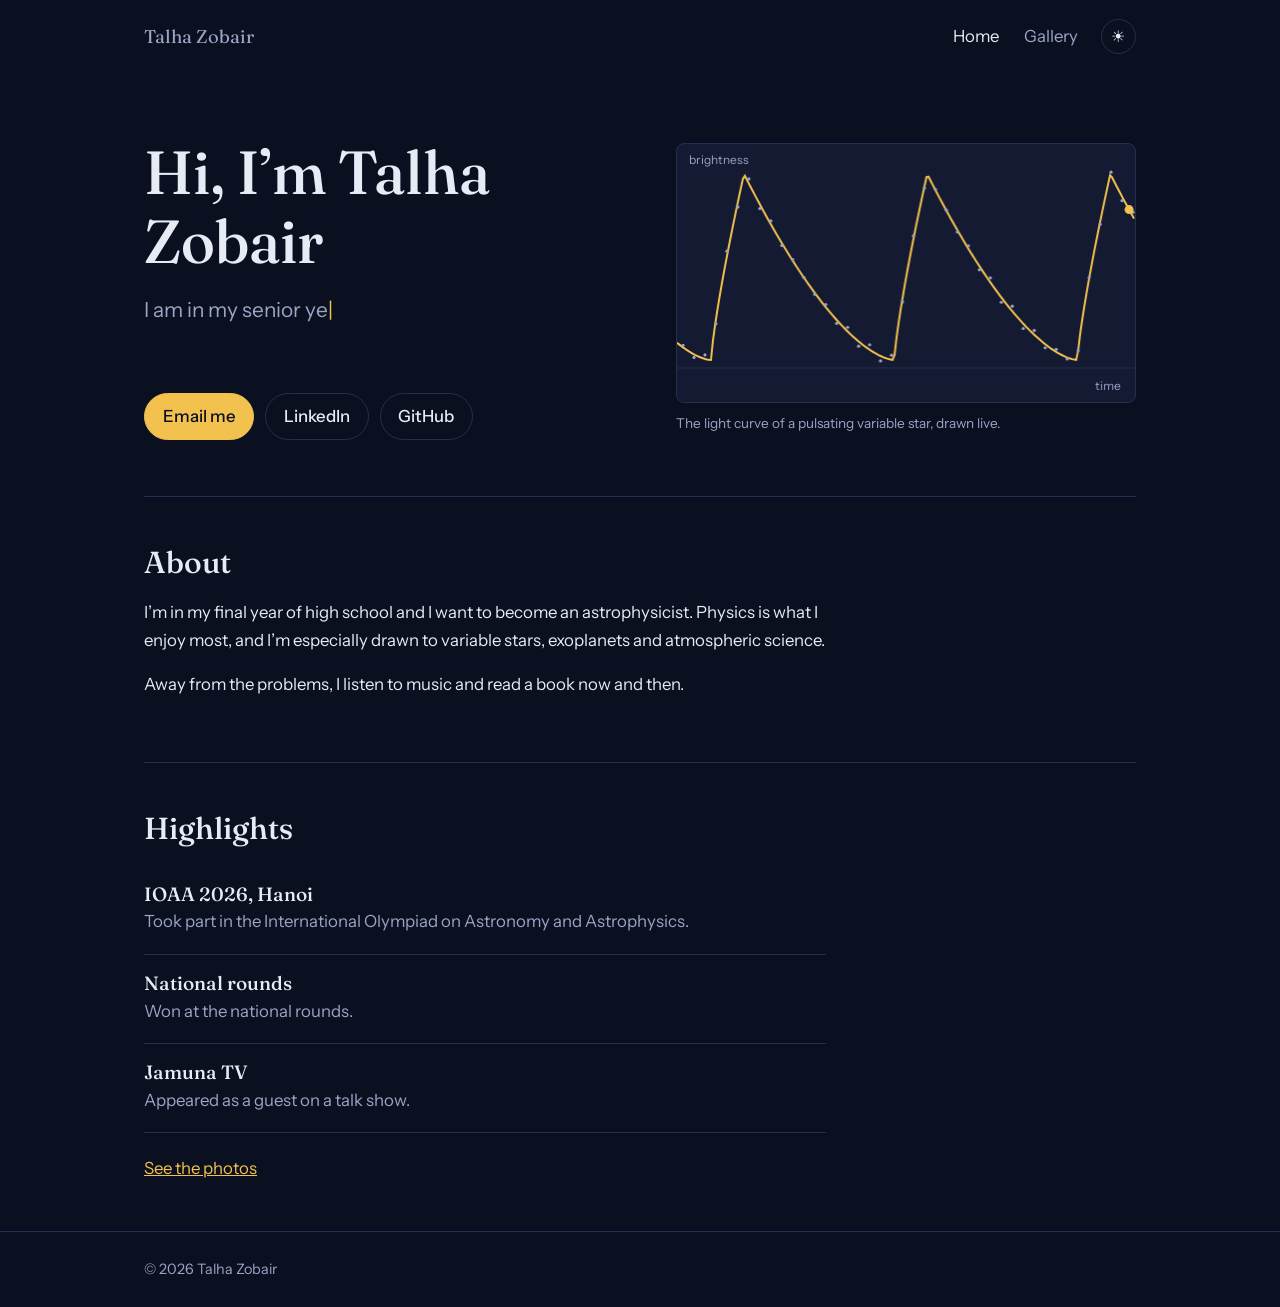
==== commit 807317df: "Add files via upload" ====
--- a/index.html
+++ b/index.html
@@ -1,167 +1,64 @@
 <!DOCTYPE html>
-<html lang="en">
+<html lang="en" data-theme="dark">
 <head>
-  <meta charset="UTF-8"/>
-  <meta name="viewport" content="width=device-width, initial-scale=1.0"/>
-  <title>Talha Zobair</title>
-  <link rel="preconnect" href="https://fonts.googleapis.com">
-  <link href="https://fonts.googleapis.com/css2?family=DM+Serif+Display:ital@0;1&family=DM+Sans:opsz,wght@9..40,300;9..40,400;9..40,500&display=swap" rel="stylesheet">
-  <link rel="stylesheet" href="style.css">
+<meta charset="UTF-8">
+<meta name="viewport" content="width=device-width, initial-scale=1">
+<title>Talha Zobair</title>
+<meta name="description" content="Talha Zobair, a high school senior and astrophysics aspirant interested in variable stars, exoplanets and atmospheric science.">
+<meta property="og:title" content="Talha Zobair">
+<meta property="og:description" content="High school senior, astrophysics aspirant. IOAA 2026 participant.">
+<link rel="icon" href="data:image/svg+xml,<svg xmlns=%22http://www.w3.org/2000/svg%22 viewBox=%220 0 100 100%22><text y=%22.9em%22 font-size=%2290%22>✦</text></svg>">
+<link rel="preconnect" href="https://fonts.googleapis.com">
+<link href="https://fonts.googleapis.com/css2?family=Fraunces:opsz,wght@9..144,400;9..144,500&family=Instrument+Sans:wght@400;500&display=swap" rel="stylesheet">
+<link rel="stylesheet" href="style.css">
+<script>try{document.documentElement.dataset.theme=localStorage.getItem('theme')||'dark'}catch(e){}</script>
 </head>
 <body>
+<div class="wrap">
+<nav>
+  <a href="index.html" class="logo">Talha Zobair</a>
+  <div class="nav-r">
+    <ul>
+      <li><a href="index.html" class="active">Home</a></li>
+      <li><a href="gallery.html">Gallery</a></li>
+    </ul>
+    <button id="theme-toggle" aria-label="Switch theme"></button>
+  </div>
+</nav>
 
-  <nav>
-    <a href="index.html" class="nav-logo">Talha Zobair</a>
-    <ul class="nav-links" id="nav-links">
-      <li><a href="index.html" class="active">Home</a></li>
-      <li><a href="projects.html">Projects</a></li>
-      <li><a href="gallery.html">Gallery</a></li>
-      <li><a href="resume.html">Resume</a></li>
-    </ul>
-    <div class="nav-right">
-      <button class="theme-toggle" id="theme-toggle" aria-label="Toggle dark mode">🌙</button>
-      <button class="menu-toggle" id="menu-toggle" aria-label="Toggle menu">
-        <span></span><span></span><span></span>
-      </button>
+<header class="hero">
+  <div>
+    <h1>Hi, I’m Talha Zobair</h1>
+    <p class="line">I <span id="typed"></span><span class="caret">|</span></p>
+    <div class="contact">
+      <!-- Replace the email below with your real address -->
+      <a href="mailto:talha.zobair047@gmail.com">Email me</a>
+      <a href="https://www.linkedin.com/in/md-talha-zobair-120874341/" target="_blank" rel="noopener">LinkedIn</a>
+      <a href="https://github.com/Talha-Z-47" target="_blank" rel="noopener">GitHub</a>
     </div>
-  </nav>
+  </div>
+  <figure>
+    <canvas id="curve" role="img" aria-label="Animated light curve of a pulsating variable star"></canvas>
+    <figcaption>The light curve of a pulsating variable star, drawn live.</figcaption>
+  </figure>
+</header>
 
-  <div class="page-transition" id="page-transition"></div>
+<section id="about">
+  <h2>About</h2>
+  <p>I’m in my final year of high school and I want to become an astrophysicist. Physics is what I enjoy most, and I’m especially drawn to variable stars, exoplanets and atmospheric science.</p>
+  <p>Away from the problems, I listen to music and read a book now and then.</p>
+</section>
 
-  <main class="fade-in">
+<section id="highlights">
+  <h2>Highlights</h2>
+  <div class="item"><h3>IOAA 2026, Hanoi</h3><p>Took part in the International Olympiad on Astronomy and Astrophysics.</p></div>
+  <div class="item"><h3>National rounds</h3><p>Won at the national rounds.</p></div>
+  <div class="item"><h3>Jamuna TV</h3><p>Appeared as a guest on a talk show.</p></div>
+  <a class="more" href="gallery.html">See the photos</a>
+</section>
+</div>
 
-    <!-- HERO -->
-    <div class="hero">
-      <div class="hero-flex">
-        <div class="hero-text">
-          <div class="hero-tag">Open to opportunities</div>
-          <h1>Hi, I'm<br><em>Talha Zobair</em></h1>
-          <p class="hero-subtitle">A high school student who <span class="typed-text" id="typed"></span><span class="cursor">|</span></p>
-          <p class="hero-desc">Passionate about science, coding, literature, and music — building things that matter, one project at a time.</p>
-          <div class="hero-cta">
-            <a href="projects.html" class="btn btn-primary">See my work</a>
-            <a href="#contact" class="btn btn-outline">Get in touch</a>
-          </div>
-        </div>
-
-        <!-- PHOTO: replace src below with your own image after uploading to /images -->
-        <div class="hero-photo-wrap">
-          <img src="images/me.jpg" class="hero-photo" alt="Talha Zobair" onerror="this.style.display='none'; this.nextElementSibling.style.display='flex';">
-          <div class="hero-photo-placeholder">TZ</div>
-        </div>
-      </div>
-    </div>
-
-    <!-- ABOUT -->
-    <section id="about">
-      <p class="section-label">About</p>
-      <h2>A curious mind,<br>always learning.</h2>
-      <p class="section-desc">I'm a high school student who loves to explore ideas across different fields — from writing code to reading literature. I believe the best work happens at the intersection of disciplines.</p>
-      <div class="about-grid">
-        <div class="about-card reveal">
-          <h3>Currently</h3>
-          <p>Studying at high school, exploring programming, writing short stories, and learning music in my free time.</p>
-        </div>
-        <div class="about-card reveal">
-          <h3>Interests</h3>
-          <p>Science & mathematics, software development, literary fiction, and playing and listening to music.</p>
-        </div>
-        <div class="about-card reveal">
-          <h3>Goals</h3>
-          <p>Build meaningful projects, contribute to open source, and pursue a future in science or technology.</p>
-        </div>
-        <div class="about-card reveal">
-          <h3>Based in</h3>
-          <p>Bangladesh 🇧🇩 — open to collaborating with people from anywhere in the world.</p>
-        </div>
-      </div>
-    </section>
-
-    <!-- SKILLS -->
-    <section id="skills">
-      <p class="section-label">Skills</p>
-      <h2>What I work with.</h2>
-      <div class="skills-grid">
-        <div class="skill-item reveal">
-          <div class="skill-icon">🖥️</div>
-          <div><h4>Programming</h4><p>Python, HTML/CSS, JS basics</p></div>
-        </div>
-        <div class="skill-item reveal">
-          <div class="skill-icon">📐</div>
-          <div><h4>Mathematics</h4><p>Problem solving, logic, proofs</p></div>
-        </div>
-        <div class="skill-item reveal">
-          <div class="skill-icon">✍️</div>
-          <div><h4>Writing</h4><p>Short fiction, essays, storytelling</p></div>
-        </div>
-        <div class="skill-item reveal">
-          <div class="skill-icon">🔬</div>
-          <div><h4>Science</h4><p>Physics, biology, research mindset</p></div>
-        </div>
-        <div class="skill-item reveal">
-          <div class="skill-icon">🎵</div>
-          <div><h4>Music</h4><p>Listening, theory, appreciation</p></div>
-        </div>
-        <div class="skill-item reveal">
-          <div class="skill-icon">💡</div>
-          <div><h4>Problem Solving</h4><p>Creative thinking, curiosity</p></div>
-        </div>
-      </div>
-    </section>
-
-    <!-- CONTACT -->
-    <section id="contact">
-      <p class="section-label">Contact</p>
-      <h2>Let's connect.</h2>
-      <div class="contact-inner reveal">
-        <p>Whether you want to collaborate on a project, talk about science, swap book recommendations, or just say hi — I'm always happy to hear from you.</p>
-        <div class="social-links">
-          <a href="https://github.com/Talha-Z-47" class="social-link" target="_blank">
-            <svg width="16" height="16" viewBox="0 0 24 24" fill="currentColor"><path d="M12 0C5.37 0 0 5.37 0 12c0 5.31 3.435 9.795 8.205 11.385.6.105.825-.255.825-.57 0-.285-.015-1.23-.015-2.235-3.015.555-3.795-.735-4.035-1.41-.135-.345-.72-1.41-1.23-1.695-.42-.225-1.02-.78-.015-.795.945-.015 1.62.87 1.845 1.23 1.08 1.815 2.805 1.305 3.495.99.105-.78.42-1.305.765-1.605-2.67-.3-5.46-1.335-5.46-5.925 0-1.305.465-2.385 1.23-3.225-.12-.3-.54-1.53.12-3.18 0 0 1.005-.315 3.3 1.23.96-.27 1.98-.405 3-.405s2.04.135 3 .405c2.295-1.56 3.3-1.23 3.3-1.23.66 1.65.24 2.88.12 3.18.765.84 1.23 1.905 1.23 3.225 0 4.605-2.805 5.625-5.475 5.925.435.375.81 1.095.81 2.22 0 1.605-.015 2.895-.015 3.3 0 .315.225.69.825.57A12.02 12.02 0 0 0 24 12c0-6.63-5.37-12-12-12z"/></svg>
-            GitHub
-          </a>
-          <a href="mailto:your@email.com" class="social-link">
-            <svg width="16" height="16" viewBox="0 0 24 24" fill="none" stroke="currentColor" stroke-width="2"><path d="M4 4h16c1.1 0 2 .9 2 2v12c0 1.1-.9 2-2 2H4c-1.1 0-2-.9-2-2V6c0-1.1.9-2 2-2z"/><polyline points="22,6 12,13 2,6"/></svg>
-            Email me
-          </a>
-          <a href="https://linkedin.com/in/YOUR_USERNAME" class="social-link" target="_blank">
-            <svg width="16" height="16" viewBox="0 0 24 24" fill="currentColor"><path d="M20.447 20.452h-3.554v-5.569c0-1.328-.027-3.037-1.852-3.037-1.853 0-2.136 1.445-2.136 2.939v5.667H9.351V9h3.414v1.561h.046c.477-.9 1.637-1.85 3.37-1.85 3.601 0 4.267 2.37 4.267 5.455v6.286zM5.337 7.433a2.062 2.062 0 0 1-2.063-2.065 2.064 2.064 0 1 1 2.063 2.065zm1.782 13.019H3.555V9h3.564v11.452zM22.225 0H1.771C.792 0 0 .774 0 1.729v20.542C0 23.227.792 24 1.771 24h20.451C23.2 24 24 23.227 24 22.271V1.729C24 .774 23.2 0 22.222 0h.003z"/></svg>
-            LinkedIn
-          </a>
-        </div>
-      </div>
-    </section>
-
-  </main>
-
-  <footer>
-    <span>© 2025 Talha Zobair</span>
-    <span>Built with HTML & GitHub Pages</span>
-  </footer>
-
-  <script src="main.js"></script>
-  <script>
-    const phrases = [
-      "loves to write code.",
-      "reads too many books.",
-      "is fascinated by science.",
-      "makes music sometimes.",
-      "never stops learning."
-    ];
-    let pIdx = 0, cIdx = 0, deleting = false;
-    const el = document.getElementById('typed');
-    function type() {
-      const phrase = phrases[pIdx];
-      if (!deleting) {
-        el.textContent = phrase.slice(0, ++cIdx);
-        if (cIdx === phrase.length) { deleting = true; setTimeout(type, 1800); return; }
-      } else {
-        el.textContent = phrase.slice(0, --cIdx);
-        if (cIdx === 0) { deleting = false; pIdx = (pIdx + 1) % phrases.length; }
-      }
-      setTimeout(type, deleting ? 50 : 80);
-    }
-    type();
-  </script>
+<footer><div class="wrap">© 2026 Talha Zobair</div></footer>
+<script src="main.js"></script>
 </body>
 </html>
--- a/style.css
+++ b/style.css
@@ -1,243 +1,46 @@
-*, *::before, *::after { box-sizing: border-box; margin: 0; padding: 0; }
-
-:root {
-  --bg: #f9f7f4;
-  --surface: #ffffff;
-  --text: #1a1a18;
-  --muted: #6b6b63;
-  --accent: #2d5a3d;
-  --accent-light: #e8f0eb;
-  --border: #e3e1db;
-  --radius: 10px;
-}
-
-[data-theme="dark"] {
-  --bg: #15171a;
-  --surface: #1d2024;
-  --text: #f0efec;
-  --muted: #9a9a93;
-  --accent: #5fae7f;
-  --accent-light: #213027;
-  --border: #2c2f34;
-}
-
-body { transition: background-color 0.3s ease, color 0.3s ease; }
-.nav-logo, h2, .hero-text h1, .page-hero h1, .project-card h3,
-.resume-section h3, .about-card, .skill-item, .project-card,
-.contact-inner, nav { transition: background-color 0.3s ease, border-color 0.3s ease, color 0.3s ease; }
-
-/* THEME TOGGLE BUTTON */
-.theme-toggle {
-  background: var(--surface);
-  border: 1px solid var(--border);
-  border-radius: 100px;
-  width: 36px; height: 36px;
-  display: flex; align-items: center; justify-content: center;
-  cursor: pointer;
-  font-size: 16px;
-  margin-left: 1.25rem;
-  flex-shrink: 0;
-  transition: border-color 0.2s, transform 0.2s;
-}
-.theme-toggle:hover { border-color: var(--accent); transform: rotate(15deg); }
-.nav-right { display: flex; align-items: center; }
-
-html { scroll-behavior: smooth; }
-
-body {
-  color: var(--text);
-  font-family: 'DM Sans', sans-serif;
-  font-weight: 400;
-  line-height: 1.7;
-  font-size: 16px;
-  overflow-x: hidden;
-  background-color: var(--bg);
-  background-image: url('images/bg.jpg');
-  background-size: cover;
-  background-position: center;
-  background-attachment: fixed;
-  background-repeat: no-repeat;
-}
-
-body::before {
-  content: '';
-  position: fixed; inset: 0;
-  background: rgba(249, 247, 244, 0.88);
-  z-index: 0;
-  pointer-events: none;
-}
-nav, main, footer { position: relative; z-index: 1; }
-
-.page-transition {
-  position: fixed; inset: 0;
-  background: rgba(249,247,244,0.95);
-  z-index: 9999; opacity: 0; pointer-events: none;
-  transition: opacity 0.22s ease;
-}
-.page-transition.fading { opacity: 1; pointer-events: all; }
-
-.fade-in { animation: fadeUp 0.45s ease 0.1s both; }
-@keyframes fadeUp { from { opacity: 0; transform: translateY(14px); } to { opacity: 1; transform: none; } }
-
-.reveal { opacity: 0; transform: translateY(20px); transition: opacity 0.5s ease, transform 0.5s ease; }
-.reveal.visible { opacity: 1; transform: none; }
-
-/* NAV */
-nav {
-  position: sticky; top: 0;
-  background: rgba(249,247,244,0.93);
-  backdrop-filter: blur(14px);
-  border-bottom: 1px solid var(--border);
-  z-index: 100; padding: 0 2rem;
-  display: flex; align-items: center; justify-content: space-between;
-  height: 60px;
-}
-.nav-logo { font-family: 'DM Serif Display', serif; font-size: 1.2rem; color: var(--text); text-decoration: none; letter-spacing: -0.02em; }
-.nav-links { display: flex; gap: 2rem; list-style: none; }
-.nav-links a { font-size: 0.875rem; font-weight: 500; color: var(--muted); text-decoration: none; transition: color 0.2s; position: relative; padding-bottom: 2px; }
-.nav-links a::after { content: ''; position: absolute; bottom: -2px; left: 0; width: 0; height: 1.5px; background: var(--accent); transition: width 0.25s ease; }
-.nav-links a:hover, .nav-links a.active { color: var(--text); }
-.nav-links a.active::after, .nav-links a:hover::after { width: 100%; }
-
-/* HERO — two column: text left, big photo right */
-.hero { max-width: 980px; margin: 0 auto; padding: 6rem 2rem 5rem; }
-.hero-flex {
-  display: flex;
-  align-items: center;
-  justify-content: space-between;
-  gap: 3rem;
-}
-.hero-text { flex: 1; min-width: 280px; }
-
-.hero-tag {
-  display: inline-flex; align-items: center; gap: 6px;
-  font-size: 0.8rem; font-weight: 500;
-  color: var(--accent); background: var(--accent-light);
-  padding: 4px 12px; border-radius: 100px; margin-bottom: 1.5rem;
-}
-.hero-tag::before { content: ''; width: 6px; height: 6px; border-radius: 50%; background: var(--accent); }
-
-.hero-text h1 {
-  font-family: 'DM Serif Display', serif;
-  font-size: clamp(2.4rem, 5vw, 3.6rem);
-  line-height: 1.1; letter-spacing: -0.03em;
-  color: var(--text); margin-bottom: 1rem;
-}
-.hero-text h1 em { font-style: italic; color: var(--accent); }
-
-.hero-subtitle { font-size: 1.1rem; color: var(--text); margin-bottom: 0.5rem; font-weight: 400; min-height: 1.8rem; }
-.cursor { display: inline-block; color: var(--accent); animation: blink 0.8s step-end infinite; font-weight: 300; }
-@keyframes blink { 50% { opacity: 0; } }
-.hero-desc { font-size: 1rem; color: var(--muted); max-width: 460px; margin-bottom: 2rem; line-height: 1.8; }
-.hero-cta { display: flex; gap: 12px; flex-wrap: wrap; }
-
-/* Large photo on the right */
-.hero-photo-wrap {
-  width: 230px; height: 230px;
-  flex-shrink: 0;
-  position: relative;
-}
-.hero-photo {
-  width: 100%; height: 100%;
-  border-radius: 50%;
-  object-fit: cover;
-  border: 4px solid var(--accent);
-  box-shadow: 0 12px 30px rgba(45, 90, 61, 0.18);
-  display: block;
-}
-.hero-photo-placeholder {
-  display: none;
-  width: 100%; height: 100%;
-  border-radius: 50%;
-  background: var(--accent-light);
-  border: 4px solid var(--accent);
-  align-items: center; justify-content: center;
-  font-family: 'DM Serif Display', serif;
-  font-size: 3rem; color: var(--accent);
-  box-shadow: 0 12px 30px rgba(45, 90, 61, 0.18);
-}
-
-@media (max-width: 720px) {
-  .hero-flex { flex-direction: column-reverse; text-align: center; gap: 2rem; }
-  .hero-desc { margin-left: auto; margin-right: auto; }
-  .hero-cta { justify-content: center; }
-  .hero-photo-wrap { width: 170px; height: 170px; }
-  .hero-photo-placeholder { font-size: 2.2rem; }
-}
-
-/* BUTTONS */
-.btn { display: inline-block; padding: 10px 22px; border-radius: var(--radius); font-size: 0.875rem; font-weight: 500; text-decoration: none; transition: all 0.2s; cursor: pointer; border: none; }
-.btn-primary { background: var(--text); color: var(--bg); }
-.btn-primary:hover { background: #333; transform: translateY(-1px); }
-.btn-outline { background: transparent; color: var(--text); border: 1px solid var(--border); }
-.btn-outline:hover { background: var(--surface); transform: translateY(-1px); }
-
-/* SECTIONS */
-section { max-width: 760px; margin: 0 auto; padding: 4.5rem 2rem; border-top: 1px solid var(--border); }
-.section-label { font-size: 0.75rem; font-weight: 500; letter-spacing: 0.1em; text-transform: uppercase; color: var(--accent); margin-bottom: 1.5rem; }
-h2 { font-family: 'DM Serif Display', serif; font-size: 2rem; letter-spacing: -0.02em; line-height: 1.2; color: var(--text); margin-bottom: 1.25rem; }
-.section-desc { color: var(--muted); max-width: 540px; margin-bottom: 2rem; line-height: 1.8; }
-
-.page-hero { max-width: 760px; margin: 0 auto; padding: 5rem 2rem 3rem; }
-.page-hero h1 { font-family: 'DM Serif Display', serif; font-size: clamp(2rem, 5vw, 3rem); letter-spacing: -0.03em; color: var(--text); margin-bottom: 0.75rem; line-height: 1.15; }
-.page-hero p { color: var(--muted); font-size: 1rem; max-width: 480px; }
-
-/* ABOUT */
-.about-grid { display: grid; grid-template-columns: 1fr 1fr; gap: 1rem; margin-top: 2rem; }
-.about-card { background: var(--surface); border: 1px solid var(--border); border-radius: var(--radius); padding: 1.25rem 1.5rem; }
-.about-card h3 { font-size: 0.78rem; font-weight: 500; letter-spacing: 0.06em; text-transform: uppercase; color: var(--muted); margin-bottom: 0.6rem; }
-.about-card p { font-size: 0.925rem; color: var(--text); line-height: 1.7; }
-
-/* SKILLS */
-.skills-grid { display: grid; grid-template-columns: repeat(auto-fill, minmax(200px, 1fr)); gap: 1rem; margin-top: 2rem; }
-.skill-item { background: var(--surface); border: 1px solid var(--border); border-radius: var(--radius); padding: 1.1rem 1.25rem; display: flex; align-items: flex-start; gap: 12px; transition: border-color 0.2s, transform 0.2s; }
-.skill-item:hover { border-color: var(--accent); transform: translateY(-2px); }
-.skill-icon { width: 34px; height: 34px; border-radius: 8px; background: var(--accent-light); display: flex; align-items: center; justify-content: center; flex-shrink: 0; font-size: 15px; }
-.skill-item h4 { font-size: 0.875rem; font-weight: 500; color: var(--text); margin-bottom: 2px; }
-.skill-item p { font-size: 0.78rem; color: var(--muted); line-height: 1.5; }
-
-/* PROJECTS */
-.projects-list { margin-top: 2rem; display: flex; flex-direction: column; gap: 1rem; }
-.project-card { background: var(--surface); border: 1px solid var(--border); border-radius: var(--radius); padding: 1.4rem 1.6rem; display: flex; justify-content: space-between; align-items: flex-start; gap: 1.5rem; transition: border-color 0.2s, transform 0.2s; text-decoration: none; color: inherit; }
-.project-card:hover { border-color: var(--accent); transform: translateY(-2px); }
-.project-card h3 { font-family: 'DM Serif Display', serif; font-size: 1.15rem; color: var(--text); margin-bottom: 0.4rem; letter-spacing: -0.01em; }
-.project-card p { font-size: 0.875rem; color: var(--muted); line-height: 1.6; max-width: 460px; }
-.project-tags { display: flex; gap: 6px; flex-wrap: wrap; margin-top: 0.75rem; }
-.tag { font-size: 0.72rem; font-weight: 500; padding: 3px 10px; border-radius: 100px; background: var(--accent-light); color: var(--accent); }
-.project-arrow { font-size: 1.1rem; color: var(--muted); flex-shrink: 0; margin-top: 2px; transition: transform 0.2s, color 0.2s; }
-.project-card:hover .project-arrow { transform: translate(2px, -2px); color: var(--accent); }
-
-/* CONTACT */
-.contact-inner { background: var(--surface); border: 1px solid var(--border); border-radius: var(--radius); padding: 2.5rem; margin-top: 2rem; }
-.contact-inner p { color: var(--muted); font-size: 1rem; margin-bottom: 1.75rem; max-width: 420px; }
-.social-links { display: flex; gap: 10px; flex-wrap: wrap; }
-.social-link { display: inline-flex; align-items: center; gap: 7px; padding: 8px 16px; border: 1px solid var(--border); border-radius: var(--radius); font-size: 0.85rem; font-weight: 500; color: var(--text); text-decoration: none; background: var(--bg); transition: all 0.2s; }
-.social-link:hover { background: var(--surface); border-color: var(--accent); color: var(--accent); }
-
-/* RESUME */
-.resume-section { margin-bottom: 2.5rem; }
-.resume-section h3 { font-family: 'DM Serif Display', serif; font-size: 1.3rem; margin-bottom: 1rem; padding-bottom: 0.5rem; border-bottom: 1px solid var(--border); }
-.resume-item { margin-bottom: 1.25rem; }
-.resume-item-header { display: flex; justify-content: space-between; align-items: baseline; flex-wrap: wrap; gap: 4px; }
-.resume-item-header strong { font-weight: 500; font-size: 0.95rem; }
-.resume-item-header span { font-size: 0.8rem; color: var(--muted); }
-.resume-item p { font-size: 0.875rem; color: var(--muted); margin-top: 4px; }
-.resume-item ul { font-size: 0.875rem; color: var(--muted); padding-left: 1.25rem; margin-top: 4px; }
-.resume-item ul li { margin-bottom: 3px; }
-
-/* GALLERY / PROFILE */
-.profile-wrap { display: flex; align-items: flex-start; gap: 2rem; margin-bottom: 2.5rem; flex-wrap: wrap; }
-.profile-photo { width: 110px; height: 110px; border-radius: 50%; object-fit: cover; border: 3px solid var(--accent-light); flex-shrink: 0; }
-.profile-initials { width: 110px; height: 110px; border-radius: 50%; background: var(--accent-light); flex-shrink: 0; display: flex; align-items: center; justify-content: center; font-family: 'DM Serif Display', serif; font-size: 2rem; color: var(--accent); }
-
-footer { max-width: 760px; margin: 0 auto; padding: 2rem; border-top: 1px solid var(--border); font-size: 0.8rem; color: var(--muted); display: flex; justify-content: space-between; align-items: center; }
-
-.menu-toggle { display: none; background: none; border: none; cursor: pointer; padding: 4px; }
-@media (max-width: 600px) {
-  .menu-toggle { display: flex; flex-direction: column; gap: 5px; }
-  .menu-toggle span { display: block; width: 22px; height: 1.5px; background: var(--text); }
-  .nav-links { display: none; flex-direction: column; position: absolute; top: 60px; left: 0; right: 0; background: var(--bg); border-bottom: 1px solid var(--border); padding: 1rem 2rem; gap: 1rem; }
-  .nav-links.open { display: flex; }
-  .about-grid { grid-template-columns: 1fr; }
-  .profile-wrap { flex-direction: column; }
-}
+:root{--bg:#0b1020;--surface:#131a31;--text:#e7ebf6;--muted:#9aa4c4;--line:#252e4e;--accent:#f2c14e;--on-accent:#0b1020;color-scheme:dark}
+:root[data-theme=light]{--bg:#f4f6fb;--surface:#fff;--text:#131a33;--muted:#58627f;--line:#d9deec;--accent:#9a5b00;--on-accent:#fff;color-scheme:light}
+*{box-sizing:border-box}
+html{scroll-behavior:smooth}
+body{margin:0;background:var(--bg);color:var(--text);font:400 1.05rem/1.65 'Instrument Sans',system-ui,sans-serif}
+h1,h2,h3{font-family:'Fraunces',Georgia,serif;font-weight:500;line-height:1.15;margin:0}
+a{color:inherit}
+:focus-visible{outline:2px solid var(--accent);outline-offset:3px}
+.wrap{max-width:1040px;margin:0 auto;padding:0 1.5rem}
+nav{display:flex;justify-content:space-between;align-items:center;padding:1.2rem 0}
+nav ul{display:flex;gap:1.6rem;list-style:none;margin:0;padding:0}
+nav a{text-decoration:none;color:var(--muted)}
+nav a:hover,nav a.active{color:var(--text)}
+.logo{font-family:'Fraunces',serif;font-size:1.15rem;text-decoration:none}
+.nav-r{display:flex;gap:1.4rem;align-items:center}
+#theme-toggle{background:none;border:1px solid var(--line);color:var(--text);width:2.2rem;height:2.2rem;border-radius:50%;cursor:pointer;font-size:1rem}
+.hero{display:grid;grid-template-columns:1.05fr 1fr;gap:3rem;align-items:center;padding:4rem 0 3.5rem}
+.hero h1{font-size:clamp(2.4rem,5.5vw,3.8rem);margin-bottom:1rem}
+.line{font-size:1.3rem;color:var(--muted);min-height:3.4em;margin:0 0 1.8rem}
+.caret{color:var(--accent);animation:blink 1s steps(1) infinite}
+@keyframes blink{50%{opacity:0}}
+.contact{display:flex;flex-wrap:wrap;gap:.7rem}
+.contact a{padding:.55rem 1.1rem;border:1px solid var(--line);border-radius:999px;text-decoration:none;font-weight:500}
+.contact a:first-child{background:var(--accent);border-color:var(--accent);color:var(--on-accent)}
+.contact a:hover{border-color:var(--accent)}
+.hero figure{margin:0}
+#curve{width:100%;height:260px;display:block;border:1px solid var(--line);border-radius:8px;background:var(--surface)}
+figcaption{color:var(--muted);font-size:.85rem;margin-top:.6rem}
+section{padding:3rem 0;border-top:1px solid var(--line)}
+section h2{font-size:1.9rem;margin-bottom:1.2rem}
+section p{max-width:62ch;margin:0 0 1rem}
+.item{padding:1.1rem 0;border-bottom:1px solid var(--line);max-width:62ch}
+.item h3{font-size:1.2rem;margin-bottom:.2rem}
+.item p{margin:0;color:var(--muted)}
+.more{display:inline-block;margin-top:1.4rem;color:var(--accent)}
+.page-head{padding:3rem 0 2rem}
+.page-head h1{font-size:clamp(2.2rem,5vw,3.2rem);margin-bottom:.6rem}
+.page-head p{color:var(--muted);max-width:56ch;margin:0}
+.grid{display:grid;grid-template-columns:repeat(auto-fill,minmax(290px,1fr));gap:1.6rem;padding-bottom:3rem}
+.grid figure{margin:0}
+.frame{position:relative;aspect-ratio:4/3;background:var(--surface);border:1px solid var(--line);border-radius:8px;overflow:hidden;display:grid;place-items:center;text-align:center;padding:1rem;color:var(--muted);font-size:.8rem}
+.frame::before{content:'Add photo: ' attr(data-file)}
+.frame img{position:absolute;inset:0;width:100%;height:100%;object-fit:cover}
+.grid figcaption{font-size:.95rem}
+footer{border-top:1px solid var(--line);padding:1.6rem 0;color:var(--muted);font-size:.9rem}
+@media(max-width:760px){.hero{grid-template-columns:1fr;gap:2rem;padding-top:2rem}nav ul{gap:1rem}}
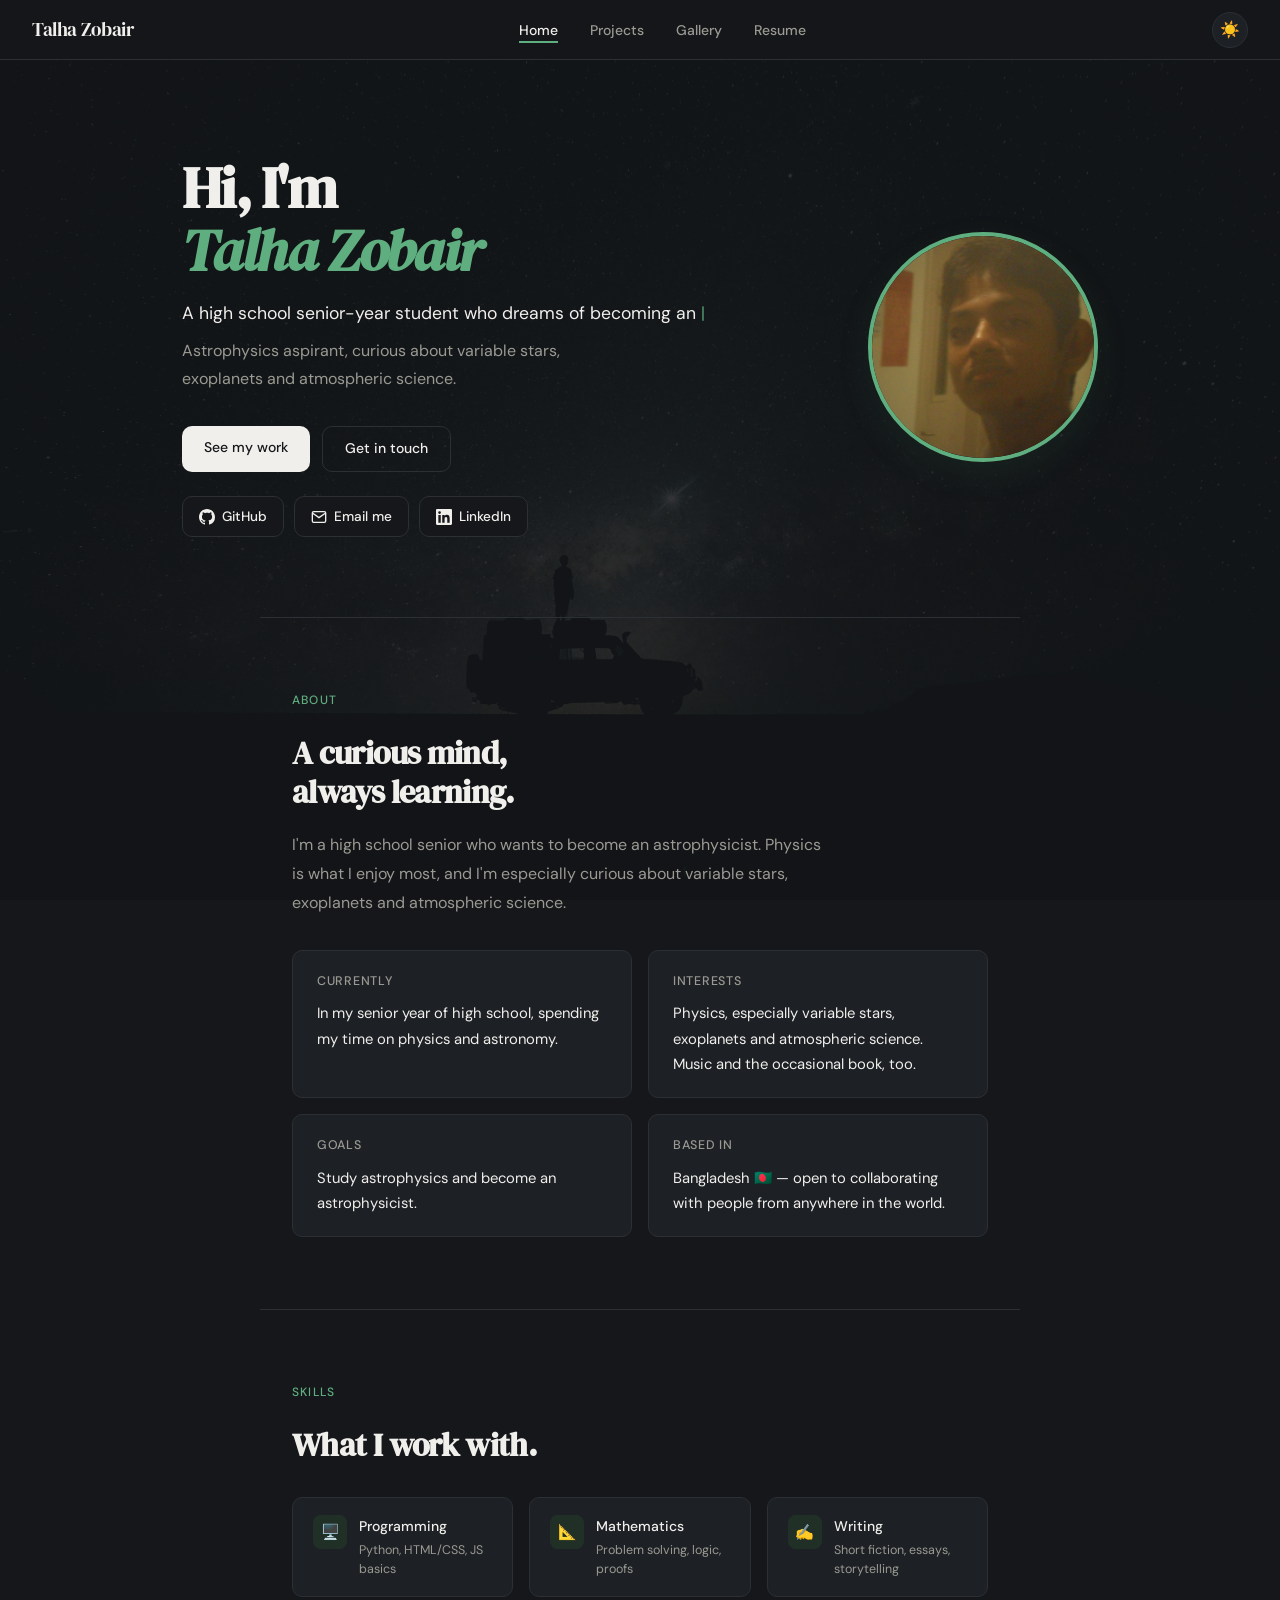
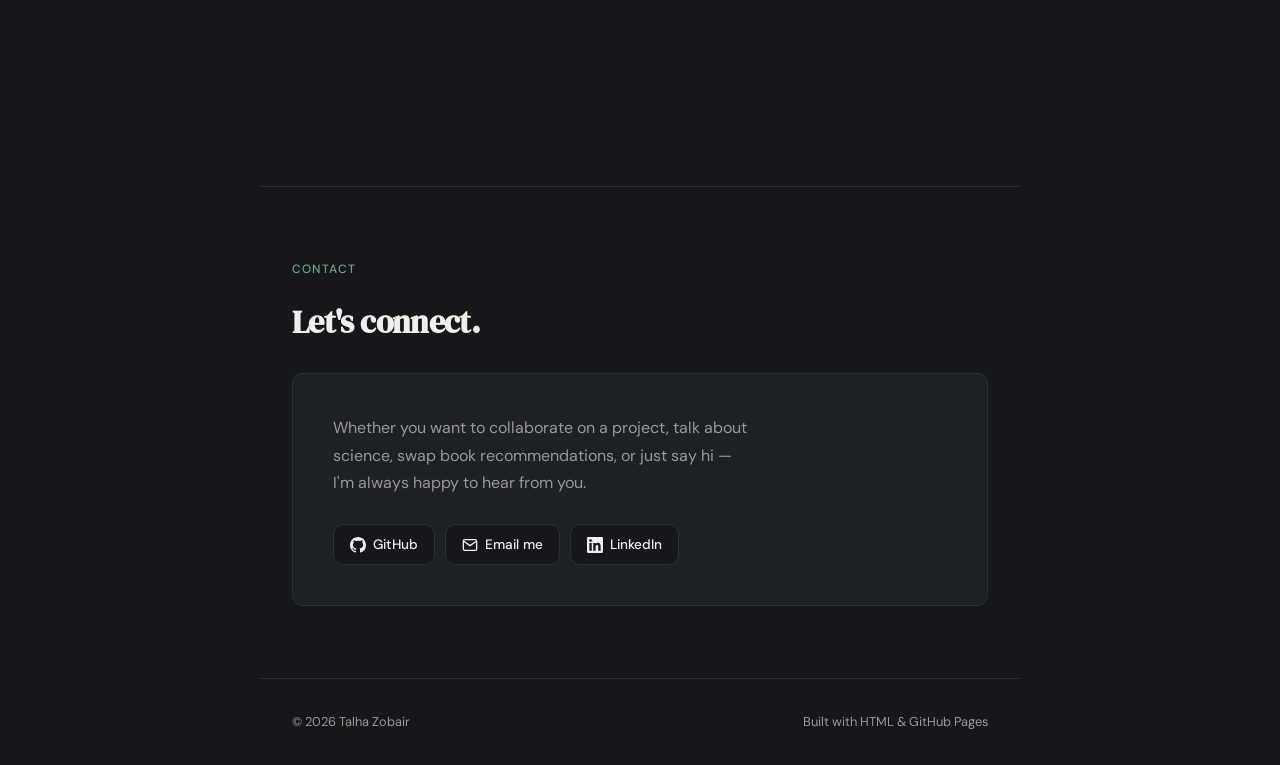
==== commit 6ccd328d: "Add files via upload" ====
--- a/index.html
+++ b/index.html
@@ -1,64 +1,182 @@
 <!DOCTYPE html>
-<html lang="en" data-theme="dark">
+<html lang="en">
 <head>
-<meta charset="UTF-8">
-<meta name="viewport" content="width=device-width, initial-scale=1">
-<title>Talha Zobair</title>
-<meta name="description" content="Talha Zobair, a high school senior and astrophysics aspirant interested in variable stars, exoplanets and atmospheric science.">
-<meta property="og:title" content="Talha Zobair">
-<meta property="og:description" content="High school senior, astrophysics aspirant. IOAA 2026 participant.">
-<link rel="icon" href="data:image/svg+xml,<svg xmlns=%22http://www.w3.org/2000/svg%22 viewBox=%220 0 100 100%22><text y=%22.9em%22 font-size=%2290%22>✦</text></svg>">
-<link rel="preconnect" href="https://fonts.googleapis.com">
-<link href="https://fonts.googleapis.com/css2?family=Fraunces:opsz,wght@9..144,400;9..144,500&family=Instrument+Sans:wght@400;500&display=swap" rel="stylesheet">
-<link rel="stylesheet" href="style.css">
-<script>try{document.documentElement.dataset.theme=localStorage.getItem('theme')||'dark'}catch(e){}</script>
+  <meta charset="UTF-8"/>
+  <meta name="viewport" content="width=device-width, initial-scale=1.0"/>
+  <title>Talha Zobair</title>
+  <link rel="preconnect" href="https://fonts.googleapis.com">
+  <link href="https://fonts.googleapis.com/css2?family=DM+Serif+Display:ital@0;1&family=DM+Sans:opsz,wght@9..40,300;9..40,400;9..40,500&display=swap" rel="stylesheet">
+  <link rel="stylesheet" href="style.css">
+<script>try{if(localStorage.getItem('theme')!=='light')document.documentElement.setAttribute('data-theme','dark')}catch(e){document.documentElement.setAttribute('data-theme','dark')}</script>
 </head>
 <body>
-<div class="wrap">
-<nav>
-  <a href="index.html" class="logo">Talha Zobair</a>
-  <div class="nav-r">
-    <ul>
+
+  <nav>
+    <a href="index.html" class="nav-logo">Talha Zobair</a>
+    <ul class="nav-links" id="nav-links">
       <li><a href="index.html" class="active">Home</a></li>
+      <li><a href="projects.html">Projects</a></li>
       <li><a href="gallery.html">Gallery</a></li>
+      <li><a href="resume.html">Resume</a></li>
     </ul>
-    <button id="theme-toggle" aria-label="Switch theme"></button>
-  </div>
-</nav>
+    <div class="nav-right">
+      <button class="theme-toggle" id="theme-toggle" aria-label="Toggle dark mode">🌙</button>
+      <button class="menu-toggle" id="menu-toggle" aria-label="Toggle menu">
+        <span></span><span></span><span></span>
+      </button>
+    </div>
+  </nav>
 
-<header class="hero">
-  <div>
-    <h1>Hi, I’m Talha Zobair</h1>
-    <p class="line">I <span id="typed"></span><span class="caret">|</span></p>
-    <div class="contact">
-      <!-- Replace the email below with your real address -->
-      <a href="mailto:talha.zobair047@gmail.com">Email me</a>
-      <a href="https://www.linkedin.com/in/md-talha-zobair-120874341/" target="_blank" rel="noopener">LinkedIn</a>
-      <a href="https://github.com/Talha-Z-47" target="_blank" rel="noopener">GitHub</a>
+  <div class="page-transition" id="page-transition"></div>
+
+  <main class="fade-in">
+
+    <!-- HERO -->
+    <div class="hero">
+      <div class="hero-flex">
+        <div class="hero-text">
+          <h1>Hi, I'm<br><em>Talha Zobair</em></h1>
+          <p class="hero-subtitle">A high school senior-year student who <span class="typed-text" id="typed"></span><span class="cursor">|</span></p>
+          <p class="hero-desc">Astrophysics aspirant, curious about variable stars, exoplanets and atmospheric science.</p>
+          <div class="hero-cta">
+            <a href="projects.html" class="btn btn-primary">See my work</a>
+            <a href="#contact" class="btn btn-outline">Get in touch</a>
+          </div>
+<div class="social-links" style="margin-top:1.5rem">
+          <a href="https://github.com/Talha-Z-47" class="social-link" target="_blank">
+            <svg width="16" height="16" viewBox="0 0 24 24" fill="currentColor"><path d="M12 0C5.37 0 0 5.37 0 12c0 5.31 3.435 9.795 8.205 11.385.6.105.825-.255.825-.57 0-.285-.015-1.23-.015-2.235-3.015.555-3.795-.735-4.035-1.41-.135-.345-.72-1.41-1.23-1.695-.42-.225-1.02-.78-.015-.795.945-.015 1.62.87 1.845 1.23 1.08 1.815 2.805 1.305 3.495.99.105-.78.42-1.305.765-1.605-2.67-.3-5.46-1.335-5.46-5.925 0-1.305.465-2.385 1.23-3.225-.12-.3-.54-1.53.12-3.18 0 0 1.005-.315 3.3 1.23.96-.27 1.98-.405 3-.405s2.04.135 3 .405c2.295-1.56 3.3-1.23 3.3-1.23.66 1.65.24 2.88.12 3.18.765.84 1.23 1.905 1.23 3.225 0 4.605-2.805 5.625-5.475 5.925.435.375.81 1.095.81 2.22 0 1.605-.015 2.895-.015 3.3 0 .315.225.69.825.57A12.02 12.02 0 0 0 24 12c0-6.63-5.37-12-12-12z"/></svg>
+            GitHub
+          </a>
+          <a href="talha.zobair047@gmail.com" class="social-link">
+            <svg width="16" height="16" viewBox="0 0 24 24" fill="none" stroke="currentColor" stroke-width="2"><path d="M4 4h16c1.1 0 2 .9 2 2v12c0 1.1-.9 2-2 2H4c-1.1 0-2-.9-2-2V6c0-1.1.9-2 2-2z"/><polyline points="22,6 12,13 2,6"/></svg>
+            Email me
+          </a>
+          <a href="https://www.linkedin.com/in/md-talha-zobair-120874341/" class="social-link" target="_blank">
+            <svg width="16" height="16" viewBox="0 0 24 24" fill="currentColor"><path d="M20.447 20.452h-3.554v-5.569c0-1.328-.027-3.037-1.852-3.037-1.853 0-2.136 1.445-2.136 2.939v5.667H9.351V9h3.414v1.561h.046c.477-.9 1.637-1.85 3.37-1.85 3.601 0 4.267 2.37 4.267 5.455v6.286zM5.337 7.433a2.062 2.062 0 0 1-2.063-2.065 2.064 2.064 0 1 1 2.063 2.065zm1.782 13.019H3.555V9h3.564v11.452zM22.225 0H1.771C.792 0 0 .774 0 1.729v20.542C0 23.227.792 24 1.771 24h20.451C23.2 24 24 23.227 24 22.271V1.729C24 .774 23.2 0 22.222 0h.003z"/></svg>
+            LinkedIn
+          </a>
+        </div>
+        </div>
+
+        <!-- PHOTO: replace src below with your own image after uploading to /images -->
+        <div class="hero-photo-wrap">
+          <img src="images/me.jpg" class="hero-photo" alt="Talha Zobair" onerror="this.style.display='none'; this.nextElementSibling.style.display='flex';">
+          <div class="hero-photo-placeholder">TZ</div>
+        </div>
+      </div>
     </div>
-  </div>
-  <figure>
-    <canvas id="curve" role="img" aria-label="Animated light curve of a pulsating variable star"></canvas>
-    <figcaption>The light curve of a pulsating variable star, drawn live.</figcaption>
-  </figure>
-</header>
 
-<section id="about">
-  <h2>About</h2>
-  <p>I’m in my final year of high school and I want to become an astrophysicist. Physics is what I enjoy most, and I’m especially drawn to variable stars, exoplanets and atmospheric science.</p>
-  <p>Away from the problems, I listen to music and read a book now and then.</p>
-</section>
+    <!-- ABOUT -->
+    <section id="about">
+      <p class="section-label">About</p>
+      <h2>A curious mind,<br>always learning.</h2>
+      <p class="section-desc">I'm a high school senior who wants to become an astrophysicist. Physics is what I enjoy most, and I'm especially curious about variable stars, exoplanets and atmospheric science.</p>
+      <div class="about-grid">
+        <div class="about-card reveal">
+          <h3>Currently</h3>
+          <p>In my senior year of high school, spending my time on physics and astronomy.</p>
+        </div>
+        <div class="about-card reveal">
+          <h3>Interests</h3>
+          <p>Physics, especially variable stars, exoplanets and atmospheric science. Music and the occasional book, too.</p>
+        </div>
+        <div class="about-card reveal">
+          <h3>Goals</h3>
+          <p>Study astrophysics and become an astrophysicist.</p>
+        </div>
+        <div class="about-card reveal">
+          <h3>Based in</h3>
+          <p>Bangladesh 🇧🇩 — open to collaborating with people from anywhere in the world.</p>
+        </div>
+      </div>
+    </section>
 
-<section id="highlights">
-  <h2>Highlights</h2>
-  <div class="item"><h3>IOAA 2026, Hanoi</h3><p>Took part in the International Olympiad on Astronomy and Astrophysics.</p></div>
-  <div class="item"><h3>National rounds</h3><p>Won at the national rounds.</p></div>
-  <div class="item"><h3>Jamuna TV</h3><p>Appeared as a guest on a talk show.</p></div>
-  <a class="more" href="gallery.html">See the photos</a>
-</section>
-</div>
+    <!-- SKILLS -->
+    <section id="skills">
+      <p class="section-label">Skills</p>
+      <h2>What I work with.</h2>
+      <div class="skills-grid">
+        <div class="skill-item reveal">
+          <div class="skill-icon">🖥️</div>
+          <div><h4>Programming</h4><p>Python, HTML/CSS, JS basics</p></div>
+        </div>
+        <div class="skill-item reveal">
+          <div class="skill-icon">📐</div>
+          <div><h4>Mathematics</h4><p>Problem solving, logic, proofs</p></div>
+        </div>
+        <div class="skill-item reveal">
+          <div class="skill-icon">✍️</div>
+          <div><h4>Writing</h4><p>Short fiction, essays, storytelling</p></div>
+        </div>
+        <div class="skill-item reveal">
+          <div class="skill-icon">🔬</div>
+          <div><h4>Science</h4><p>Physics, biology, research mindset</p></div>
+        </div>
+        <div class="skill-item reveal">
+          <div class="skill-icon">🎵</div>
+          <div><h4>Music</h4><p>Listening, theory, appreciation</p></div>
+        </div>
+        <div class="skill-item reveal">
+          <div class="skill-icon">💡</div>
+          <div><h4>Problem Solving</h4><p>Creative thinking, curiosity</p></div>
+        </div>
+      </div>
+    </section>
 
-<footer><div class="wrap">© 2026 Talha Zobair</div></footer>
-<script src="main.js"></script>
+    <!-- CONTACT -->
+    <section id="contact">
+      <p class="section-label">Contact</p>
+      <h2>Let's connect.</h2>
+      <div class="contact-inner reveal">
+        <p>Whether you want to collaborate on a project, talk about science, swap book recommendations, or just say hi — I'm always happy to hear from you.</p>
+        <div class="social-links">
+          <a href="https://github.com/Talha-Z-47" class="social-link" target="_blank">
+            <svg width="16" height="16" viewBox="0 0 24 24" fill="currentColor"><path d="M12 0C5.37 0 0 5.37 0 12c0 5.31 3.435 9.795 8.205 11.385.6.105.825-.255.825-.57 0-.285-.015-1.23-.015-2.235-3.015.555-3.795-.735-4.035-1.41-.135-.345-.72-1.41-1.23-1.695-.42-.225-1.02-.78-.015-.795.945-.015 1.62.87 1.845 1.23 1.08 1.815 2.805 1.305 3.495.99.105-.78.42-1.305.765-1.605-2.67-.3-5.46-1.335-5.46-5.925 0-1.305.465-2.385 1.23-3.225-.12-.3-.54-1.53.12-3.18 0 0 1.005-.315 3.3 1.23.96-.27 1.98-.405 3-.405s2.04.135 3 .405c2.295-1.56 3.3-1.23 3.3-1.23.66 1.65.24 2.88.12 3.18.765.84 1.23 1.905 1.23 3.225 0 4.605-2.805 5.625-5.475 5.925.435.375.81 1.095.81 2.22 0 1.605-.015 2.895-.015 3.3 0 .315.225.69.825.57A12.02 12.02 0 0 0 24 12c0-6.63-5.37-12-12-12z"/></svg>
+            GitHub
+          </a>
+          <a href="mailto:talha.zobair047@gmail.com" class="social-link">
+            <svg width="16" height="16" viewBox="0 0 24 24" fill="none" stroke="currentColor" stroke-width="2"><path d="M4 4h16c1.1 0 2 .9 2 2v12c0 1.1-.9 2-2 2H4c-1.1 0-2-.9-2-2V6c0-1.1.9-2 2-2z"/><polyline points="22,6 12,13 2,6"/></svg>
+            Email me
+          </a>
+          <a href="https://www.linkedin.com/in/md-talha-zobair-120874341/" class="social-link" target="_blank">
+            <svg width="16" height="16" viewBox="0 0 24 24" fill="currentColor"><path d="M20.447 20.452h-3.554v-5.569c0-1.328-.027-3.037-1.852-3.037-1.853 0-2.136 1.445-2.136 2.939v5.667H9.351V9h3.414v1.561h.046c.477-.9 1.637-1.85 3.37-1.85 3.601 0 4.267 2.37 4.267 5.455v6.286zM5.337 7.433a2.062 2.062 0 0 1-2.063-2.065 2.064 2.064 0 1 1 2.063 2.065zm1.782 13.019H3.555V9h3.564v11.452zM22.225 0H1.771C.792 0 0 .774 0 1.729v20.542C0 23.227.792 24 1.771 24h20.451C23.2 24 24 23.227 24 22.271V1.729C24 .774 23.2 0 22.222 0h.003z"/></svg>
+            LinkedIn
+          </a>
+        </div>
+      </div>
+    </section>
+
+  </main>
+
+  <footer>
+    <span>© 2026 Talha Zobair</span>
+    <span>Built with HTML & GitHub Pages</span>
+  </footer>
+
+  <script src="main.js"></script>
+  <script>
+    const phrases = [
+"dreams of becoming an astrophysicist.",
+"loves physics.",
+"is curious about variable stars and exoplanets.",
+"is drawn to atmospheric science.",
+"enjoys listening to music.",
+"reads a book now and then."
+];
+    let pIdx = 0, cIdx = 0, deleting = false;
+    const el = document.getElementById('typed');
+    function type() {
+      const phrase = phrases[pIdx];
+      if (!deleting) {
+        el.textContent = phrase.slice(0, ++cIdx);
+        if (cIdx === phrase.length) { deleting = true; setTimeout(type, 1800); return; }
+      } else {
+        el.textContent = phrase.slice(0, --cIdx);
+        if (cIdx === 0) { deleting = false; pIdx = (pIdx + 1) % phrases.length; }
+      }
+      setTimeout(type, deleting ? 50 : 80);
+    }
+    type();
+  </script>
 </body>
 </html>
--- a/style.css
+++ b/style.css
@@ -1,46 +1,249 @@
-:root{--bg:#0b1020;--surface:#131a31;--text:#e7ebf6;--muted:#9aa4c4;--line:#252e4e;--accent:#f2c14e;--on-accent:#0b1020;color-scheme:dark}
-:root[data-theme=light]{--bg:#f4f6fb;--surface:#fff;--text:#131a33;--muted:#58627f;--line:#d9deec;--accent:#9a5b00;--on-accent:#fff;color-scheme:light}
-*{box-sizing:border-box}
-html{scroll-behavior:smooth}
-body{margin:0;background:var(--bg);color:var(--text);font:400 1.05rem/1.65 'Instrument Sans',system-ui,sans-serif}
-h1,h2,h3{font-family:'Fraunces',Georgia,serif;font-weight:500;line-height:1.15;margin:0}
-a{color:inherit}
-:focus-visible{outline:2px solid var(--accent);outline-offset:3px}
-.wrap{max-width:1040px;margin:0 auto;padding:0 1.5rem}
-nav{display:flex;justify-content:space-between;align-items:center;padding:1.2rem 0}
-nav ul{display:flex;gap:1.6rem;list-style:none;margin:0;padding:0}
-nav a{text-decoration:none;color:var(--muted)}
-nav a:hover,nav a.active{color:var(--text)}
-.logo{font-family:'Fraunces',serif;font-size:1.15rem;text-decoration:none}
-.nav-r{display:flex;gap:1.4rem;align-items:center}
-#theme-toggle{background:none;border:1px solid var(--line);color:var(--text);width:2.2rem;height:2.2rem;border-radius:50%;cursor:pointer;font-size:1rem}
-.hero{display:grid;grid-template-columns:1.05fr 1fr;gap:3rem;align-items:center;padding:4rem 0 3.5rem}
-.hero h1{font-size:clamp(2.4rem,5.5vw,3.8rem);margin-bottom:1rem}
-.line{font-size:1.3rem;color:var(--muted);min-height:3.4em;margin:0 0 1.8rem}
-.caret{color:var(--accent);animation:blink 1s steps(1) infinite}
-@keyframes blink{50%{opacity:0}}
-.contact{display:flex;flex-wrap:wrap;gap:.7rem}
-.contact a{padding:.55rem 1.1rem;border:1px solid var(--line);border-radius:999px;text-decoration:none;font-weight:500}
-.contact a:first-child{background:var(--accent);border-color:var(--accent);color:var(--on-accent)}
-.contact a:hover{border-color:var(--accent)}
-.hero figure{margin:0}
-#curve{width:100%;height:260px;display:block;border:1px solid var(--line);border-radius:8px;background:var(--surface)}
-figcaption{color:var(--muted);font-size:.85rem;margin-top:.6rem}
-section{padding:3rem 0;border-top:1px solid var(--line)}
-section h2{font-size:1.9rem;margin-bottom:1.2rem}
-section p{max-width:62ch;margin:0 0 1rem}
-.item{padding:1.1rem 0;border-bottom:1px solid var(--line);max-width:62ch}
-.item h3{font-size:1.2rem;margin-bottom:.2rem}
-.item p{margin:0;color:var(--muted)}
-.more{display:inline-block;margin-top:1.4rem;color:var(--accent)}
-.page-head{padding:3rem 0 2rem}
-.page-head h1{font-size:clamp(2.2rem,5vw,3.2rem);margin-bottom:.6rem}
-.page-head p{color:var(--muted);max-width:56ch;margin:0}
-.grid{display:grid;grid-template-columns:repeat(auto-fill,minmax(290px,1fr));gap:1.6rem;padding-bottom:3rem}
-.grid figure{margin:0}
-.frame{position:relative;aspect-ratio:4/3;background:var(--surface);border:1px solid var(--line);border-radius:8px;overflow:hidden;display:grid;place-items:center;text-align:center;padding:1rem;color:var(--muted);font-size:.8rem}
-.frame::before{content:'Add photo: ' attr(data-file)}
-.frame img{position:absolute;inset:0;width:100%;height:100%;object-fit:cover}
-.grid figcaption{font-size:.95rem}
-footer{border-top:1px solid var(--line);padding:1.6rem 0;color:var(--muted);font-size:.9rem}
-@media(max-width:760px){.hero{grid-template-columns:1fr;gap:2rem;padding-top:2rem}nav ul{gap:1rem}}
+*, *::before, *::after { box-sizing: border-box; margin: 0; padding: 0; }
+
+:root {
+  --bg: #f9f7f4;
+  --surface: #ffffff;
+  --text: #1a1a18;
+  --muted: #6b6b63;
+  --accent: #2d5a3d;
+  --accent-light: #e8f0eb;
+  --border: #e3e1db;
+  --radius: 10px;
+}
+
+[data-theme="dark"] {
+  --bg: #15171a;
+  --surface: #1d2024;
+  --text: #f0efec;
+  --muted: #9a9a93;
+  --accent: #5fae7f;
+  --accent-light: #213027;
+  --border: #2c2f34;
+}
+
+body { transition: background-color 0.3s ease, color 0.3s ease; }
+.nav-logo, h2, .hero-text h1, .page-hero h1, .project-card h3,
+.resume-section h3, .about-card, .skill-item, .project-card,
+.contact-inner, nav { transition: background-color 0.3s ease, border-color 0.3s ease, color 0.3s ease; }
+
+/* THEME TOGGLE BUTTON */
+.theme-toggle {
+  background: var(--surface);
+  border: 1px solid var(--border);
+  border-radius: 100px;
+  width: 36px; height: 36px;
+  display: flex; align-items: center; justify-content: center;
+  cursor: pointer;
+  font-size: 16px;
+  margin-left: 1.25rem;
+  flex-shrink: 0;
+  transition: border-color 0.2s, transform 0.2s;
+}
+.theme-toggle:hover { border-color: var(--accent); transform: rotate(15deg); }
+.nav-right { display: flex; align-items: center; }
+
+html { scroll-behavior: smooth; }
+
+body {
+  color: var(--text);
+  font-family: 'DM Sans', sans-serif;
+  font-weight: 400;
+  line-height: 1.7;
+  font-size: 16px;
+  overflow-x: hidden;
+  background-color: var(--bg);
+  background-image: url('images/bg.jpg');
+  background-size: cover;
+  background-position: center;
+  background-attachment: fixed;
+  background-repeat: no-repeat;
+}
+
+body::before {
+  content: '';
+  position: fixed; inset: 0;
+  background: rgba(249, 247, 244, 0.88);
+  z-index: 0;
+  pointer-events: none;
+}
+nav, main, footer { position: relative; z-index: 1; }
+
+.page-transition {
+  position: fixed; inset: 0;
+  background: rgba(249,247,244,0.95);
+  z-index: 9999; opacity: 0; pointer-events: none;
+  transition: opacity 0.22s ease;
+}
+.page-transition.fading { opacity: 1; pointer-events: all; }
+
+.fade-in { animation: fadeUp 0.45s ease 0.1s both; }
+@keyframes fadeUp { from { opacity: 0; transform: translateY(14px); } to { opacity: 1; transform: none; } }
+
+.reveal { opacity: 0; transform: translateY(20px); transition: opacity 0.5s ease, transform 0.5s ease; }
+.reveal.visible { opacity: 1; transform: none; }
+
+/* NAV */
+nav {
+  position: sticky; top: 0;
+  background: rgba(249,247,244,0.93);
+  backdrop-filter: blur(14px);
+  border-bottom: 1px solid var(--border);
+  z-index: 100; padding: 0 2rem;
+  display: flex; align-items: center; justify-content: space-between;
+  height: 60px;
+}
+.nav-logo { font-family: 'DM Serif Display', serif; font-size: 1.2rem; color: var(--text); text-decoration: none; letter-spacing: -0.02em; }
+.nav-links { display: flex; gap: 2rem; list-style: none; }
+.nav-links a { font-size: 0.875rem; font-weight: 500; color: var(--muted); text-decoration: none; transition: color 0.2s; position: relative; padding-bottom: 2px; }
+.nav-links a::after { content: ''; position: absolute; bottom: -2px; left: 0; width: 0; height: 1.5px; background: var(--accent); transition: width 0.25s ease; }
+.nav-links a:hover, .nav-links a.active { color: var(--text); }
+.nav-links a.active::after, .nav-links a:hover::after { width: 100%; }
+
+/* HERO — two column: text left, big photo right */
+.hero { max-width: 980px; margin: 0 auto; padding: 6rem 2rem 5rem; }
+.hero-flex {
+  display: flex;
+  align-items: center;
+  justify-content: space-between;
+  gap: 3rem;
+}
+.hero-text { flex: 1; min-width: 280px; }
+
+.hero-tag {
+  display: inline-flex; align-items: center; gap: 6px;
+  font-size: 0.8rem; font-weight: 500;
+  color: var(--accent); background: var(--accent-light);
+  padding: 4px 12px; border-radius: 100px; margin-bottom: 1.5rem;
+}
+.hero-tag::before { content: ''; width: 6px; height: 6px; border-radius: 50%; background: var(--accent); }
+
+.hero-text h1 {
+  font-family: 'DM Serif Display', serif;
+  font-size: clamp(2.4rem, 5vw, 3.6rem);
+  line-height: 1.1; letter-spacing: -0.03em;
+  color: var(--text); margin-bottom: 1rem;
+}
+.hero-text h1 em { font-style: italic; color: var(--accent); }
+
+.hero-subtitle { font-size: 1.1rem; color: var(--text); margin-bottom: 0.5rem; font-weight: 400; min-height: 1.8rem; }
+.cursor { display: inline-block; color: var(--accent); animation: blink 0.8s step-end infinite; font-weight: 300; }
+@keyframes blink { 50% { opacity: 0; } }
+.hero-desc { font-size: 1rem; color: var(--muted); max-width: 460px; margin-bottom: 2rem; line-height: 1.8; }
+.hero-cta { display: flex; gap: 12px; flex-wrap: wrap; }
+
+/* Large photo on the right */
+.hero-photo-wrap {
+  width: 230px; height: 230px;
+  flex-shrink: 0;
+  position: relative;
+}
+.hero-photo {
+  width: 100%; height: 100%;
+  border-radius: 50%;
+  object-fit: cover;
+  border: 4px solid var(--accent);
+  box-shadow: 0 12px 30px rgba(45, 90, 61, 0.18);
+  display: block;
+}
+.hero-photo-placeholder {
+  display: none;
+  width: 100%; height: 100%;
+  border-radius: 50%;
+  background: var(--accent-light);
+  border: 4px solid var(--accent);
+  align-items: center; justify-content: center;
+  font-family: 'DM Serif Display', serif;
+  font-size: 3rem; color: var(--accent);
+  box-shadow: 0 12px 30px rgba(45, 90, 61, 0.18);
+}
+
+@media (max-width: 720px) {
+  .hero-flex { flex-direction: column-reverse; text-align: center; gap: 2rem; }
+  .hero-desc { margin-left: auto; margin-right: auto; }
+  .hero-cta { justify-content: center; }
+  .hero-photo-wrap { width: 170px; height: 170px; }
+  .hero-photo-placeholder { font-size: 2.2rem; }
+}
+
+/* BUTTONS */
+.btn { display: inline-block; padding: 10px 22px; border-radius: var(--radius); font-size: 0.875rem; font-weight: 500; text-decoration: none; transition: all 0.2s; cursor: pointer; border: none; }
+.btn-primary { background: var(--text); color: var(--bg); }
+.btn-primary:hover { background: #333; transform: translateY(-1px); }
+.btn-outline { background: transparent; color: var(--text); border: 1px solid var(--border); }
+.btn-outline:hover { background: var(--surface); transform: translateY(-1px); }
+
+/* SECTIONS */
+section { max-width: 760px; margin: 0 auto; padding: 4.5rem 2rem; border-top: 1px solid var(--border); }
+.section-label { font-size: 0.75rem; font-weight: 500; letter-spacing: 0.1em; text-transform: uppercase; color: var(--accent); margin-bottom: 1.5rem; }
+h2 { font-family: 'DM Serif Display', serif; font-size: 2rem; letter-spacing: -0.02em; line-height: 1.2; color: var(--text); margin-bottom: 1.25rem; }
+.section-desc { color: var(--muted); max-width: 540px; margin-bottom: 2rem; line-height: 1.8; }
+
+.page-hero { max-width: 760px; margin: 0 auto; padding: 5rem 2rem 3rem; }
+.page-hero h1 { font-family: 'DM Serif Display', serif; font-size: clamp(2rem, 5vw, 3rem); letter-spacing: -0.03em; color: var(--text); margin-bottom: 0.75rem; line-height: 1.15; }
+.page-hero p { color: var(--muted); font-size: 1rem; max-width: 480px; }
+
+/* ABOUT */
+.about-grid { display: grid; grid-template-columns: 1fr 1fr; gap: 1rem; margin-top: 2rem; }
+.about-card { background: var(--surface); border: 1px solid var(--border); border-radius: var(--radius); padding: 1.25rem 1.5rem; }
+.about-card h3 { font-size: 0.78rem; font-weight: 500; letter-spacing: 0.06em; text-transform: uppercase; color: var(--muted); margin-bottom: 0.6rem; }
+.about-card p { font-size: 0.925rem; color: var(--text); line-height: 1.7; }
+
+/* SKILLS */
+.skills-grid { display: grid; grid-template-columns: repeat(auto-fill, minmax(200px, 1fr)); gap: 1rem; margin-top: 2rem; }
+.skill-item { background: var(--surface); border: 1px solid var(--border); border-radius: var(--radius); padding: 1.1rem 1.25rem; display: flex; align-items: flex-start; gap: 12px; transition: border-color 0.2s, transform 0.2s; }
+.skill-item:hover { border-color: var(--accent); transform: translateY(-2px); }
+.skill-icon { width: 34px; height: 34px; border-radius: 8px; background: var(--accent-light); display: flex; align-items: center; justify-content: center; flex-shrink: 0; font-size: 15px; }
+.skill-item h4 { font-size: 0.875rem; font-weight: 500; color: var(--text); margin-bottom: 2px; }
+.skill-item p { font-size: 0.78rem; color: var(--muted); line-height: 1.5; }
+
+/* PROJECTS */
+.projects-list { margin-top: 2rem; display: flex; flex-direction: column; gap: 1rem; }
+.project-card { background: var(--surface); border: 1px solid var(--border); border-radius: var(--radius); padding: 1.4rem 1.6rem; display: flex; justify-content: space-between; align-items: flex-start; gap: 1.5rem; transition: border-color 0.2s, transform 0.2s; text-decoration: none; color: inherit; }
+.project-card:hover { border-color: var(--accent); transform: translateY(-2px); }
+.project-card h3 { font-family: 'DM Serif Display', serif; font-size: 1.15rem; color: var(--text); margin-bottom: 0.4rem; letter-spacing: -0.01em; }
+.project-card p { font-size: 0.875rem; color: var(--muted); line-height: 1.6; max-width: 460px; }
+.project-tags { display: flex; gap: 6px; flex-wrap: wrap; margin-top: 0.75rem; }
+.tag { font-size: 0.72rem; font-weight: 500; padding: 3px 10px; border-radius: 100px; background: var(--accent-light); color: var(--accent); }
+.project-arrow { font-size: 1.1rem; color: var(--muted); flex-shrink: 0; margin-top: 2px; transition: transform 0.2s, color 0.2s; }
+.project-card:hover .project-arrow { transform: translate(2px, -2px); color: var(--accent); }
+
+/* CONTACT */
+.contact-inner { background: var(--surface); border: 1px solid var(--border); border-radius: var(--radius); padding: 2.5rem; margin-top: 2rem; }
+.contact-inner p { color: var(--muted); font-size: 1rem; margin-bottom: 1.75rem; max-width: 420px; }
+.social-links { display: flex; gap: 10px; flex-wrap: wrap; }
+.social-link { display: inline-flex; align-items: center; gap: 7px; padding: 8px 16px; border: 1px solid var(--border); border-radius: var(--radius); font-size: 0.85rem; font-weight: 500; color: var(--text); text-decoration: none; background: var(--bg); transition: all 0.2s; }
+.social-link:hover { background: var(--surface); border-color: var(--accent); color: var(--accent); }
+
+/* RESUME */
+.resume-section { margin-bottom: 2.5rem; }
+.resume-section h3 { font-family: 'DM Serif Display', serif; font-size: 1.3rem; margin-bottom: 1rem; padding-bottom: 0.5rem; border-bottom: 1px solid var(--border); }
+.resume-item { margin-bottom: 1.25rem; }
+.resume-item-header { display: flex; justify-content: space-between; align-items: baseline; flex-wrap: wrap; gap: 4px; }
+.resume-item-header strong { font-weight: 500; font-size: 0.95rem; }
+.resume-item-header span { font-size: 0.8rem; color: var(--muted); }
+.resume-item p { font-size: 0.875rem; color: var(--muted); margin-top: 4px; }
+.resume-item ul { font-size: 0.875rem; color: var(--muted); padding-left: 1.25rem; margin-top: 4px; }
+.resume-item ul li { margin-bottom: 3px; }
+
+/* GALLERY / PROFILE */
+.profile-wrap { display: flex; align-items: flex-start; gap: 2rem; margin-bottom: 2.5rem; flex-wrap: wrap; }
+.profile-photo { width: 110px; height: 110px; border-radius: 50%; object-fit: cover; border: 3px solid var(--accent-light); flex-shrink: 0; }
+.profile-initials { width: 110px; height: 110px; border-radius: 50%; background: var(--accent-light); flex-shrink: 0; display: flex; align-items: center; justify-content: center; font-family: 'DM Serif Display', serif; font-size: 2rem; color: var(--accent); }
+
+footer { max-width: 760px; margin: 0 auto; padding: 2rem; border-top: 1px solid var(--border); font-size: 0.8rem; color: var(--muted); display: flex; justify-content: space-between; align-items: center; }
+
+.menu-toggle { display: none; background: none; border: none; cursor: pointer; padding: 4px; }
+@media (max-width: 600px) {
+  .menu-toggle { display: flex; flex-direction: column; gap: 5px; }
+  .menu-toggle span { display: block; width: 22px; height: 1.5px; background: var(--text); }
+  .nav-links { display: none; flex-direction: column; position: absolute; top: 60px; left: 0; right: 0; background: var(--bg); border-bottom: 1px solid var(--border); padding: 1rem 2rem; gap: 1rem; }
+  .nav-links.open { display: flex; }
+  .about-grid { grid-template-columns: 1fr; }
+  .profile-wrap { flex-direction: column; }
+}
+
+/* DARK THEME — overlays that were hard-coded light */
+[data-theme="dark"] body::before { background: rgba(21, 23, 26, 0.88); }
+[data-theme="dark"] nav { background: rgba(21, 23, 26, 0.93); }
+[data-theme="dark"] .page-transition { background: rgba(21, 23, 26, 0.95); }
+[data-theme="dark"] .btn-primary:hover { background: #d8d8d4; }
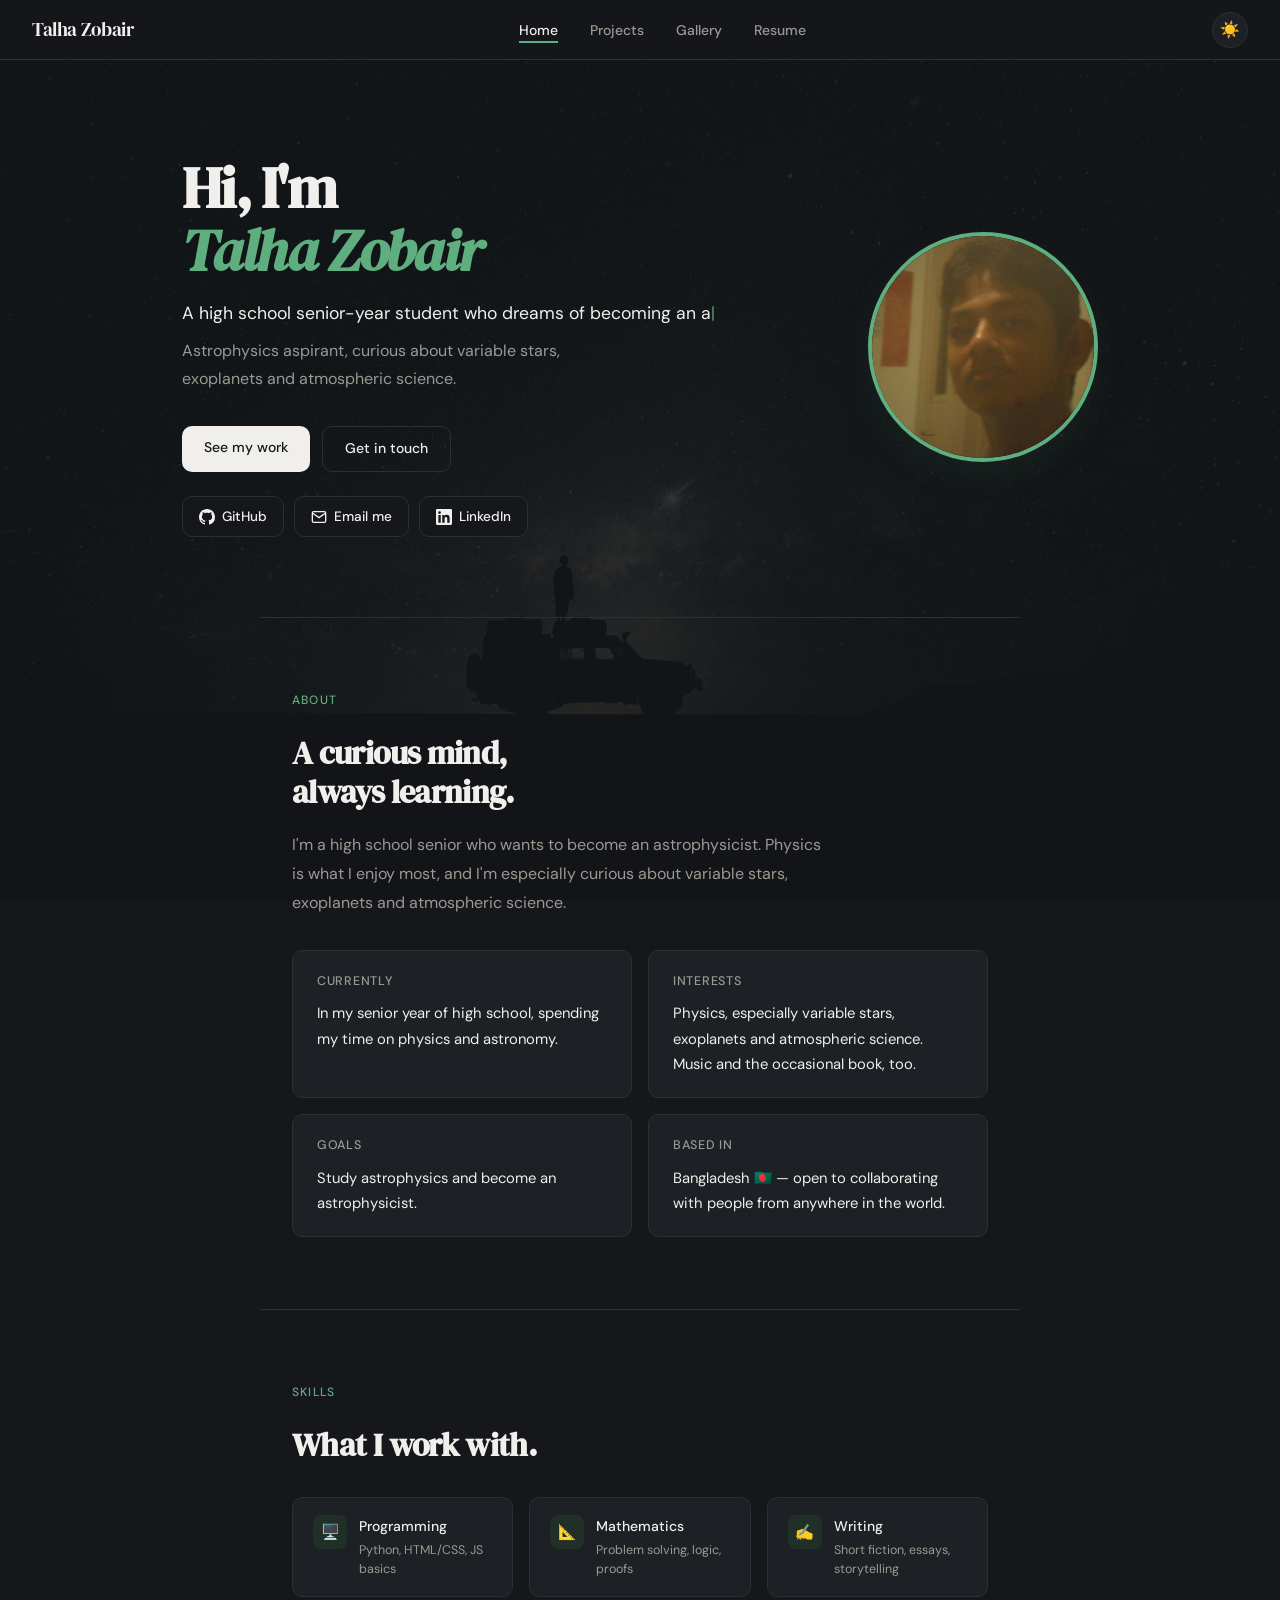
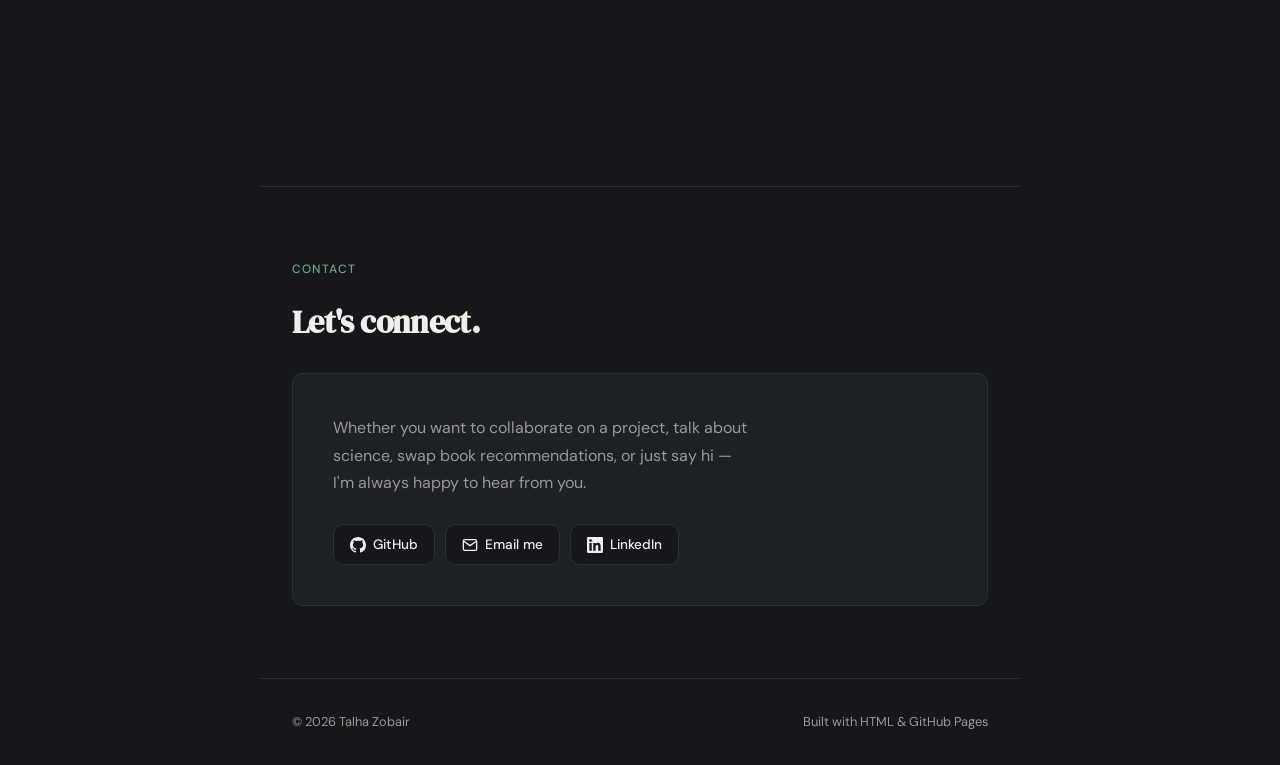
==== commit 4d17480f: "Add files via upload" ====
--- a/index.html
+++ b/index.html
@@ -47,7 +47,7 @@
             <svg width="16" height="16" viewBox="0 0 24 24" fill="currentColor"><path d="M12 0C5.37 0 0 5.37 0 12c0 5.31 3.435 9.795 8.205 11.385.6.105.825-.255.825-.57 0-.285-.015-1.23-.015-2.235-3.015.555-3.795-.735-4.035-1.41-.135-.345-.72-1.41-1.23-1.695-.42-.225-1.02-.78-.015-.795.945-.015 1.62.87 1.845 1.23 1.08 1.815 2.805 1.305 3.495.99.105-.78.42-1.305.765-1.605-2.67-.3-5.46-1.335-5.46-5.925 0-1.305.465-2.385 1.23-3.225-.12-.3-.54-1.53.12-3.18 0 0 1.005-.315 3.3 1.23.96-.27 1.98-.405 3-.405s2.04.135 3 .405c2.295-1.56 3.3-1.23 3.3-1.23.66 1.65.24 2.88.12 3.18.765.84 1.23 1.905 1.23 3.225 0 4.605-2.805 5.625-5.475 5.925.435.375.81 1.095.81 2.22 0 1.605-.015 2.895-.015 3.3 0 .315.225.69.825.57A12.02 12.02 0 0 0 24 12c0-6.63-5.37-12-12-12z"/></svg>
             GitHub
           </a>
-          <a href="talha.zobair047@gmail.com" class="social-link">
+          <a href="mailto:talha.zobair047@gmail.com" class="social-link">
             <svg width="16" height="16" viewBox="0 0 24 24" fill="none" stroke="currentColor" stroke-width="2"><path d="M4 4h16c1.1 0 2 .9 2 2v12c0 1.1-.9 2-2 2H4c-1.1 0-2-.9-2-2V6c0-1.1.9-2 2-2z"/><polyline points="22,6 12,13 2,6"/></svg>
             Email me
           </a>
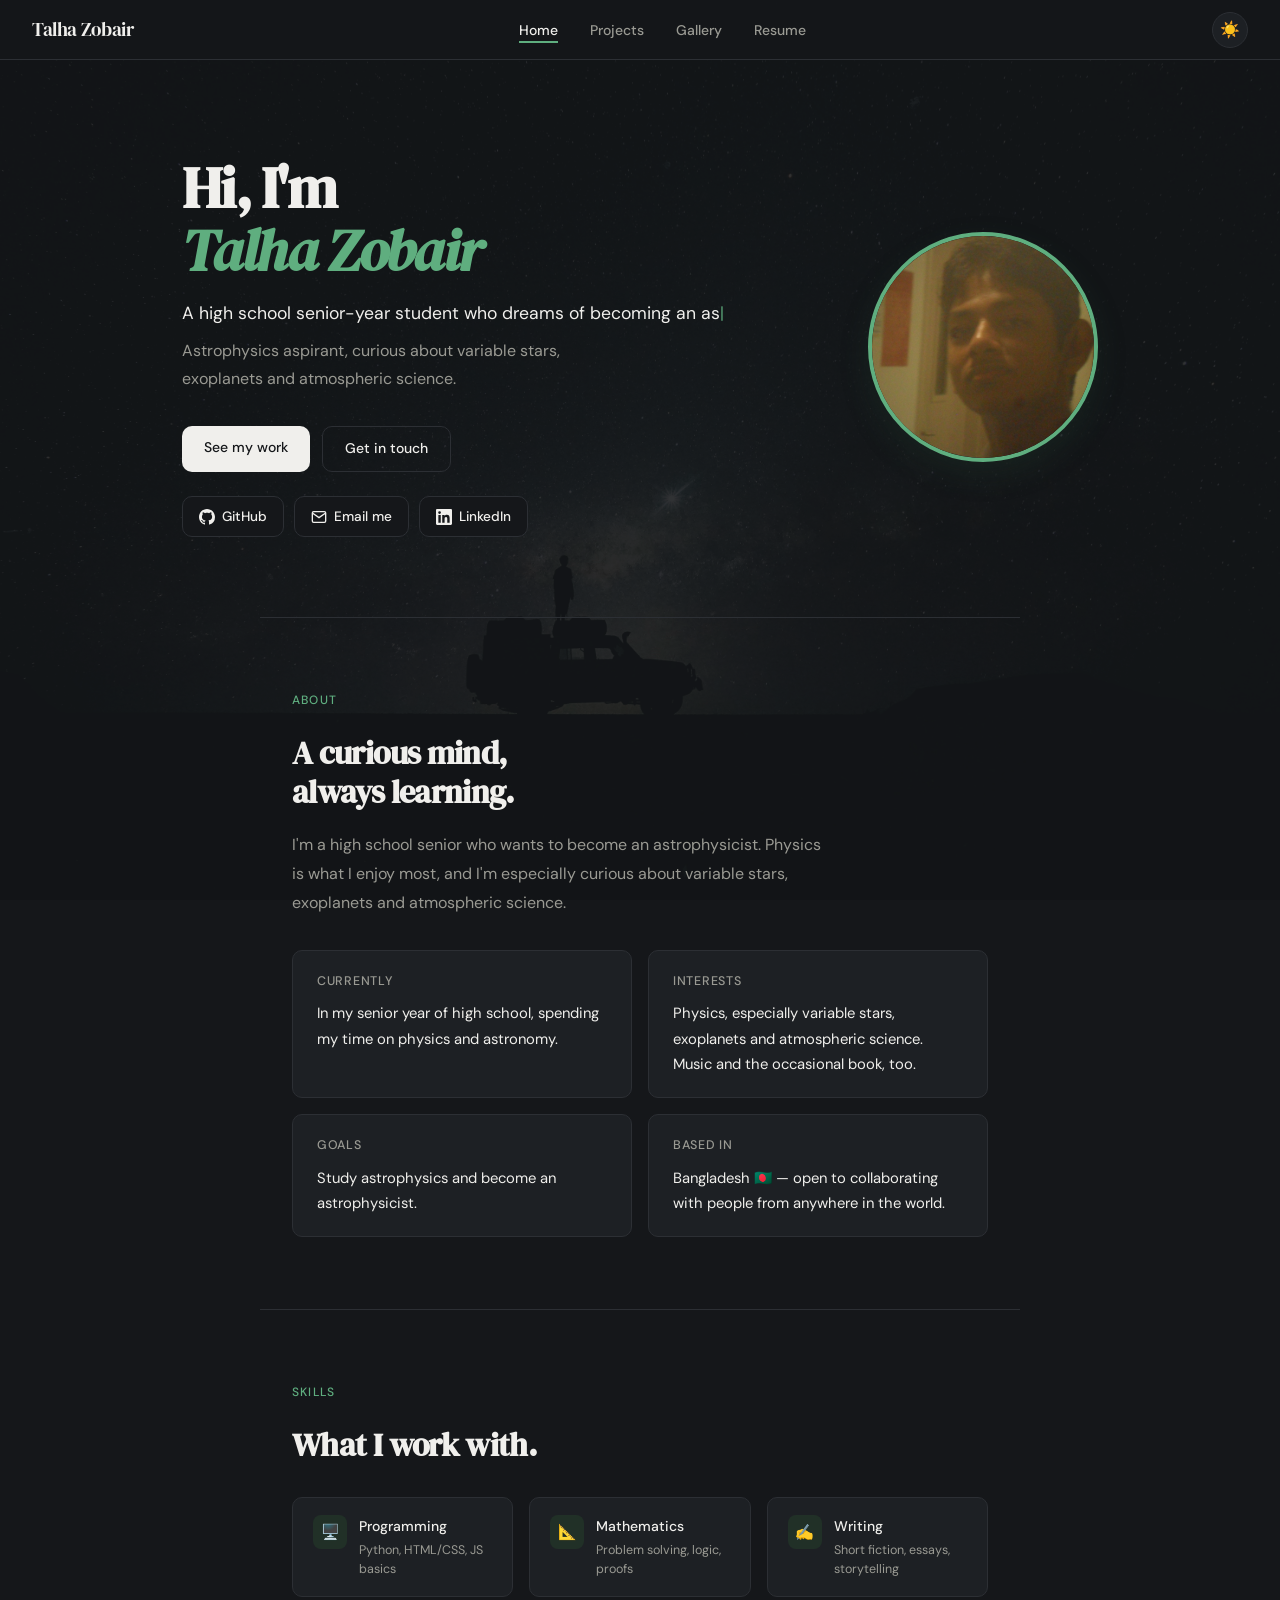
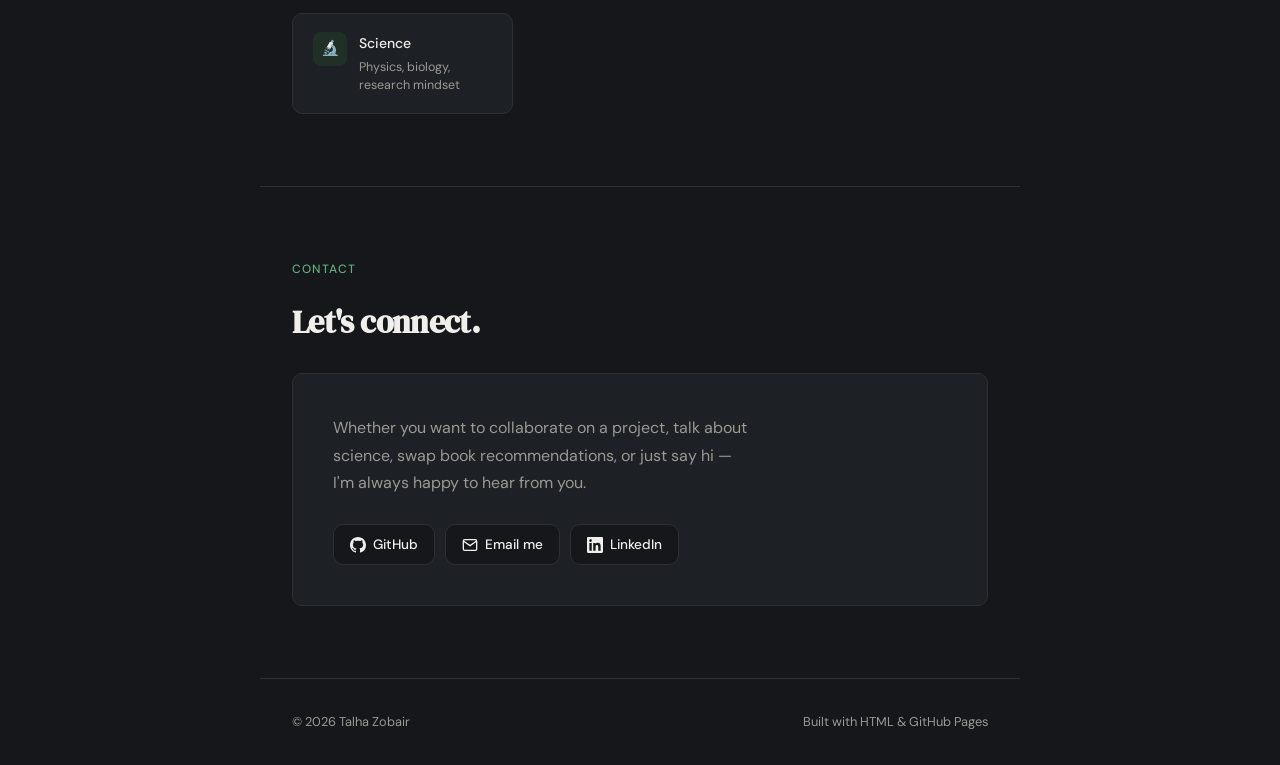
==== commit b0c2e27d: "Update index.html" ====
--- a/index.html
+++ b/index.html
@@ -1,6 +1,9 @@
 <!DOCTYPE html>
 <html lang="en">
 <head>
+  <link rel="icon" href="images/favicon.svg" type="image/svg+xml">
+<link rel="icon" href="images/favicon.png" sizes="512x512" type="image/png">
+<link rel="apple-touch-icon" href="images/favicon.png">
   <meta charset="UTF-8"/>
   <meta name="viewport" content="width=device-width, initial-scale=1.0"/>
   <title>Talha Zobair</title>
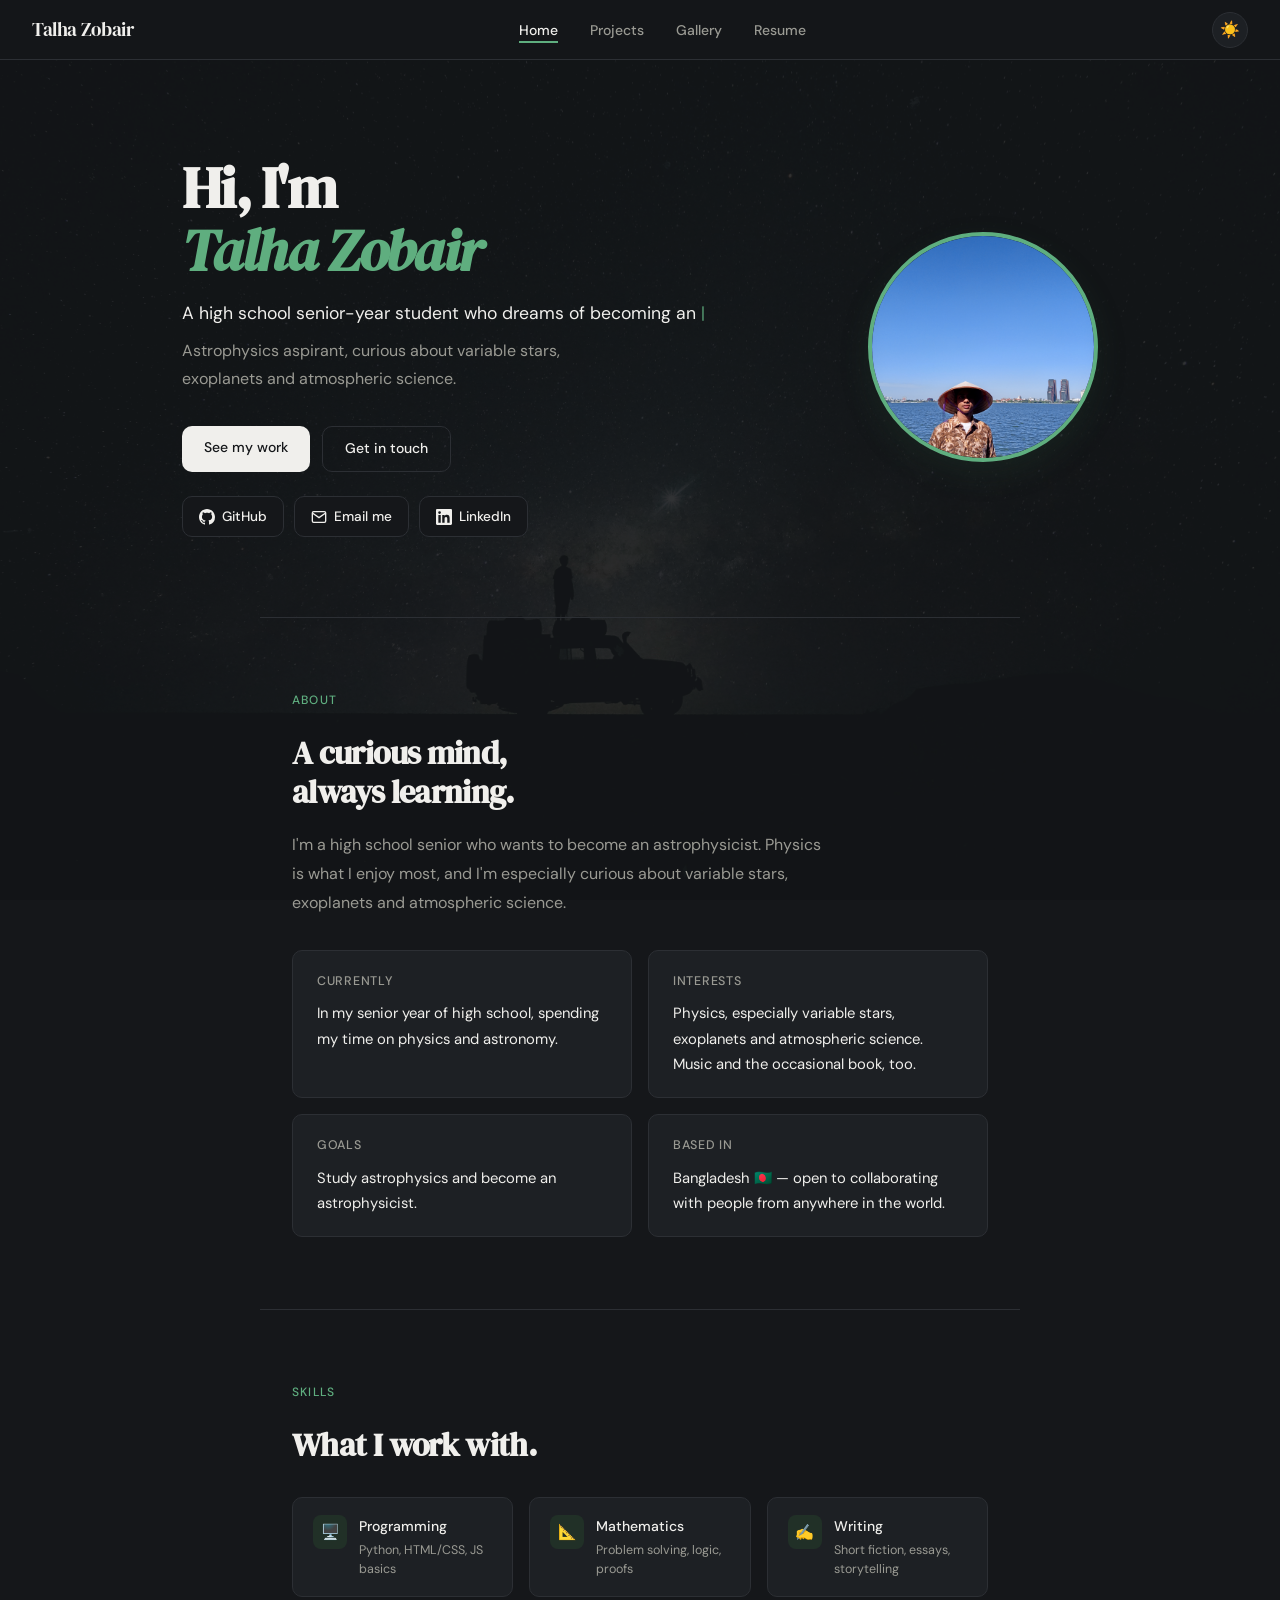
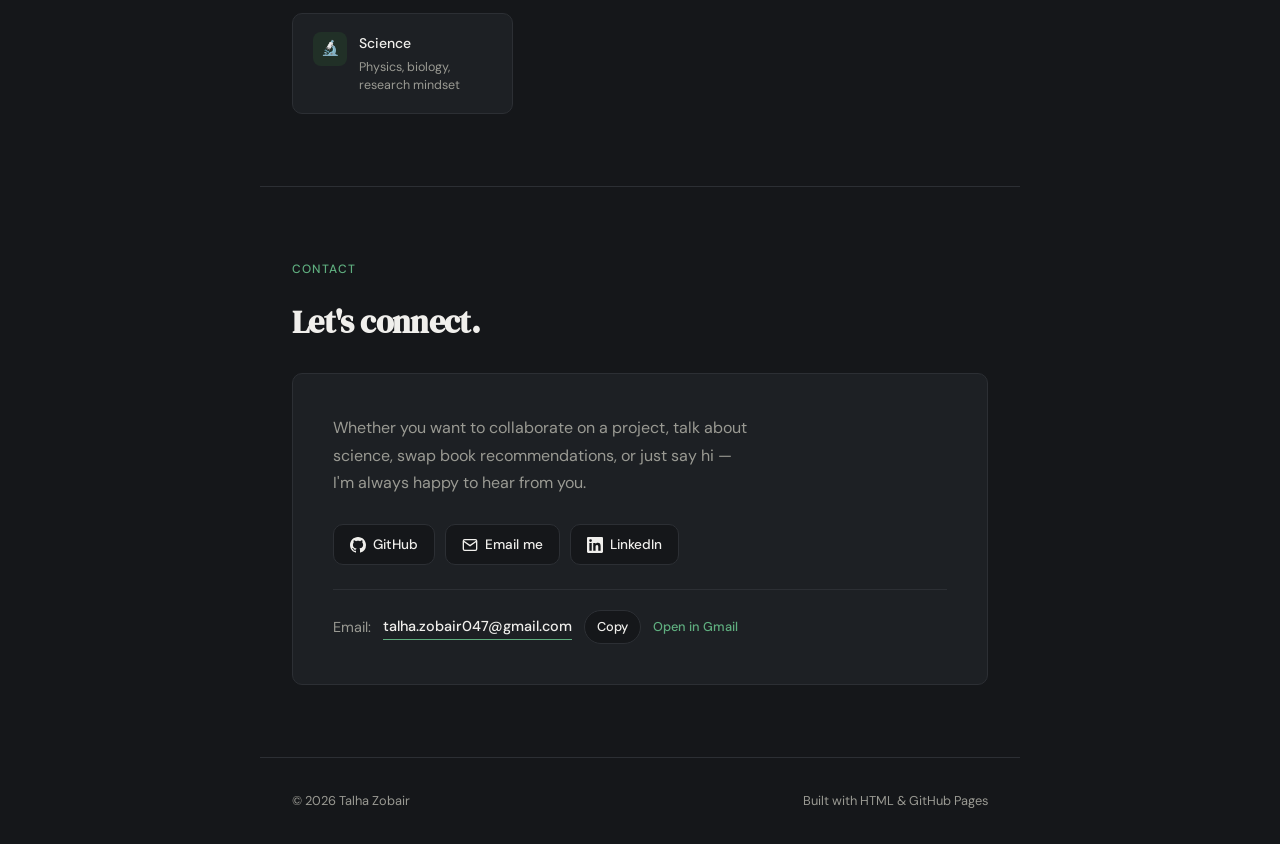
==== commit fdeb54e9: "Add files via upload" ====
--- a/index.html
+++ b/index.html
@@ -146,6 +146,12 @@
             LinkedIn
           </a>
         </div>
+        <div class="email-line">
+          <span>Email:</span>
+          <a class="email-addr" href="mailto:talha.zobair047@gmail.com">talha.zobair047@gmail.com</a>
+          <button type="button" class="copy-btn" id="copy-email" data-email="talha.zobair047@gmail.com">Copy</button>
+          <a class="email-gmail" href="https://mail.google.com/mail/?view=cm&fs=1&to=talha.zobair047@gmail.com" target="_blank" rel="noopener">Open in Gmail</a>
+        </div>
       </div>
     </section>
 
--- a/style.css
+++ b/style.css
@@ -247,3 +247,12 @@
 [data-theme="dark"] nav { background: rgba(21, 23, 26, 0.93); }
 [data-theme="dark"] .page-transition { background: rgba(21, 23, 26, 0.95); }
 [data-theme="dark"] .btn-primary:hover { background: #d8d8d4; }
+
+/* EMAIL LINE (contact) */
+.email-line { display: flex; flex-wrap: wrap; align-items: center; gap: 10px 12px; margin-top: 1.5rem; padding-top: 1.25rem; border-top: 1px solid var(--border); font-size: 0.9rem; color: var(--muted); }
+.email-addr { color: var(--text); font-weight: 500; text-decoration: none; border-bottom: 1px solid var(--accent); word-break: break-all; }
+.email-addr:hover { color: var(--accent); }
+.copy-btn { font: inherit; font-size: 0.8rem; font-weight: 500; padding: 5px 12px; border-radius: 100px; border: 1px solid var(--border); background: var(--bg); color: var(--text); cursor: pointer; transition: border-color 0.2s, color 0.2s; }
+.copy-btn:hover { border-color: var(--accent); color: var(--accent); }
+.email-gmail { font-size: 0.8rem; font-weight: 500; color: var(--accent); text-decoration: none; }
+.email-gmail:hover { text-decoration: underline; }
